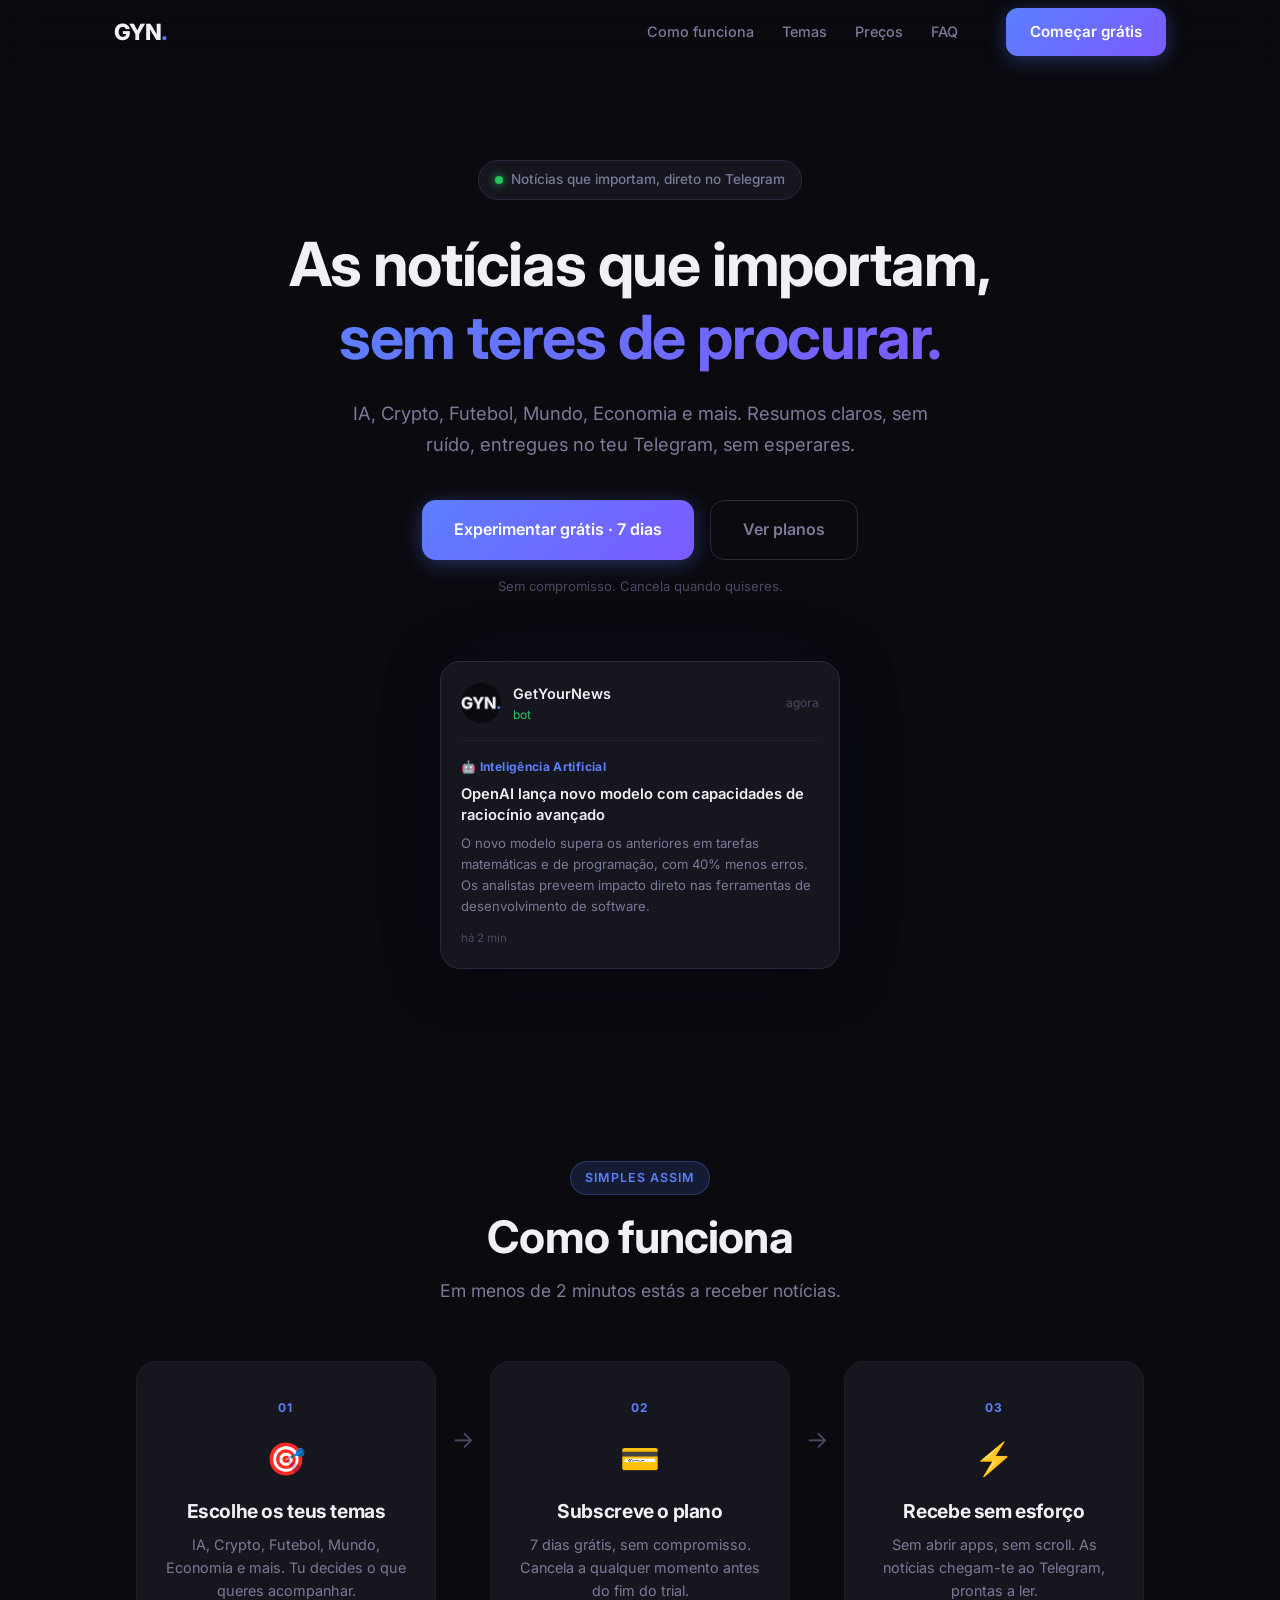
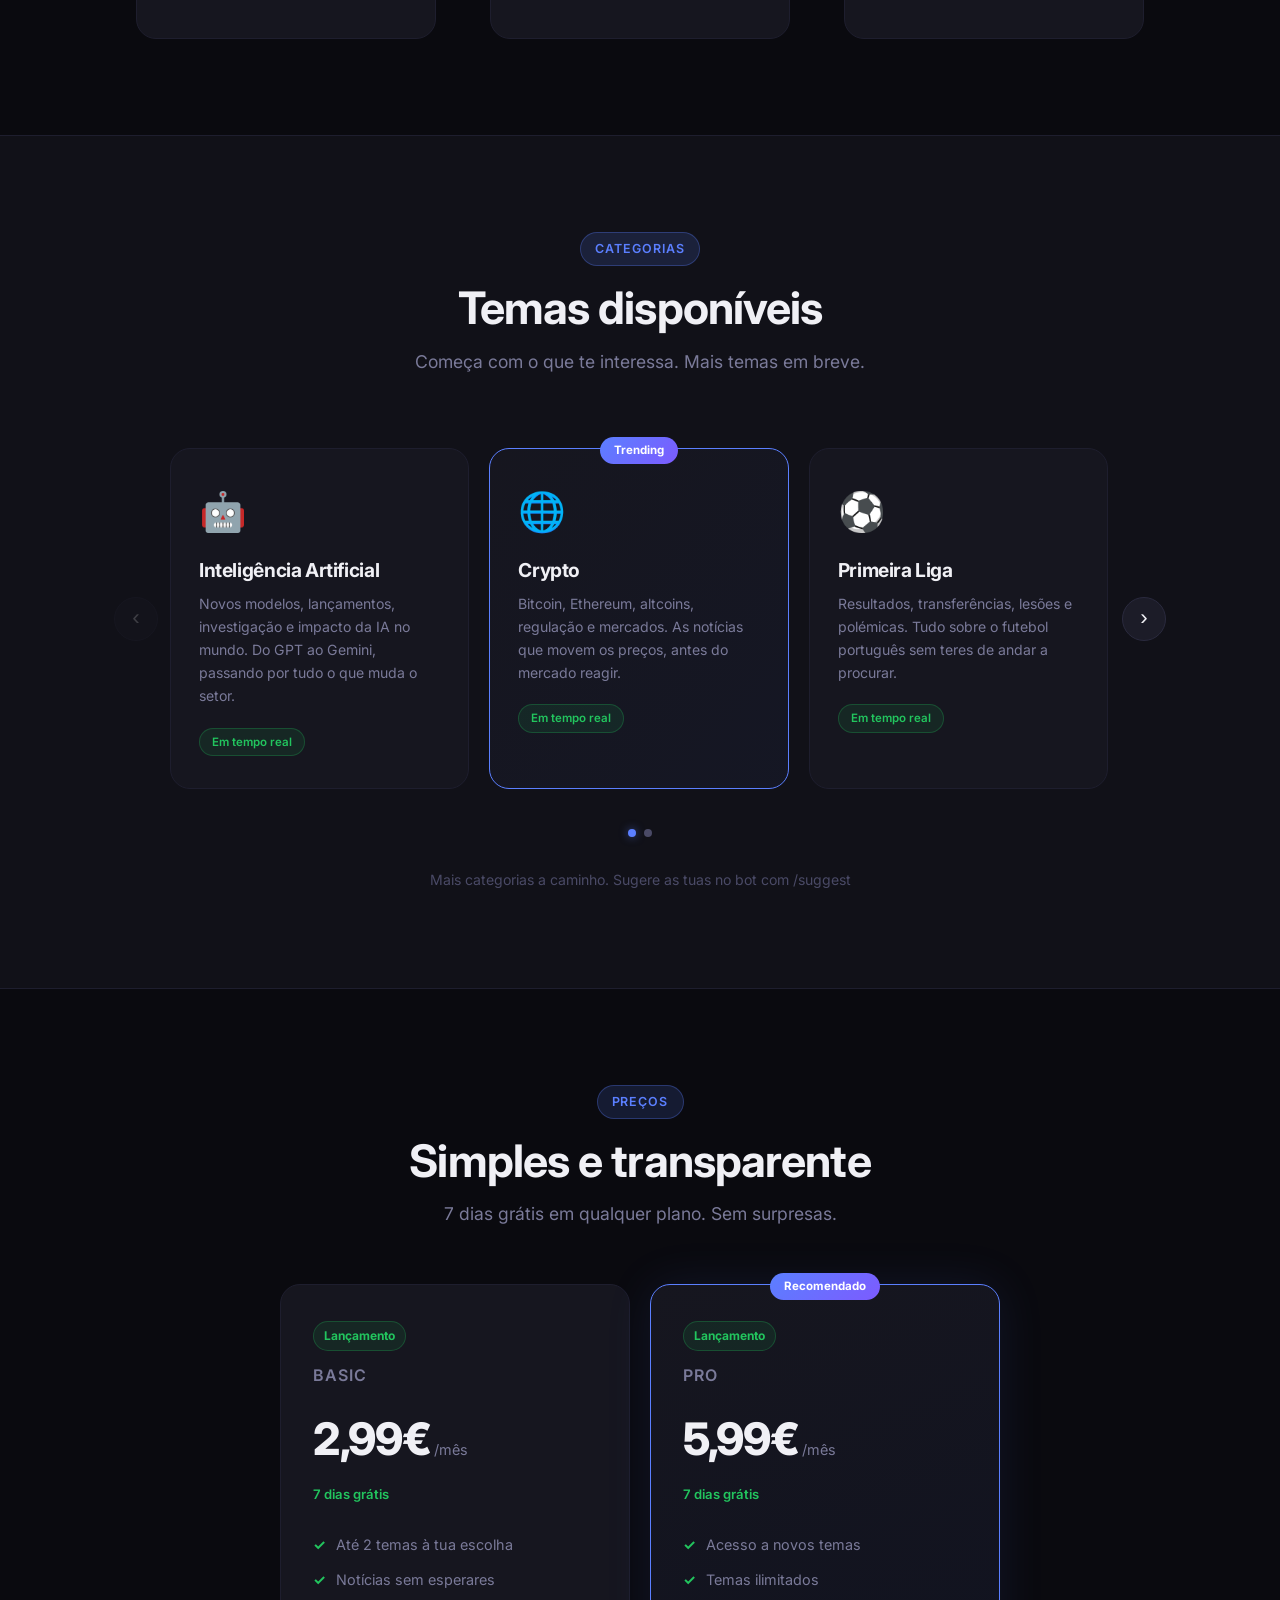
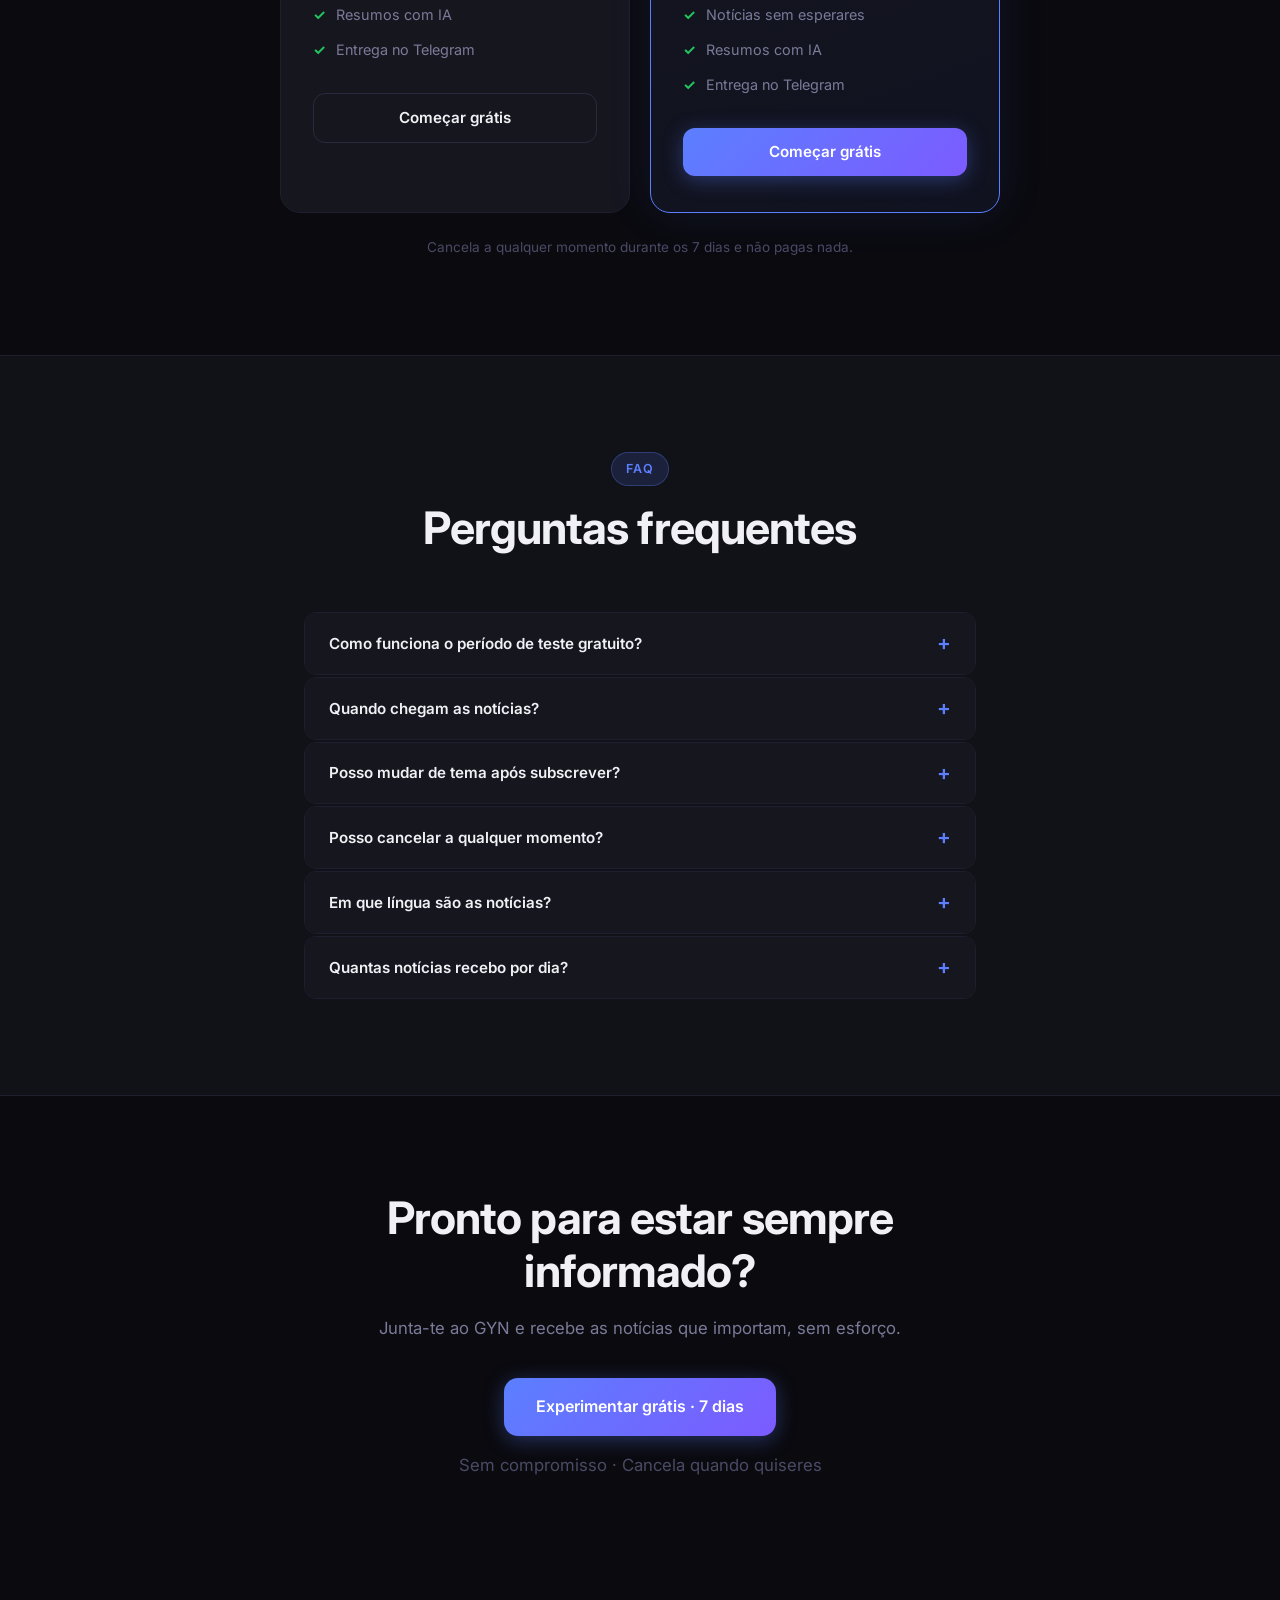
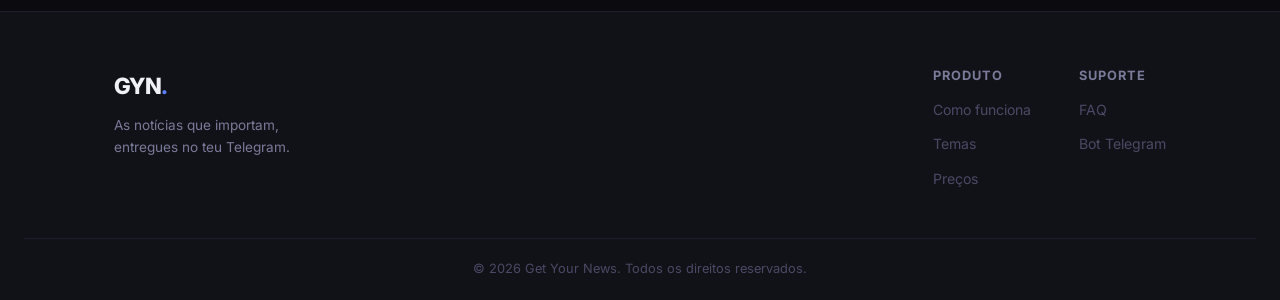
==== pt/index.html @ 28bf6aa4 "Initial commit: GYN website (static landing page) Co-Authored-By: Claude Opus 4.6 <noreply@anthropic" ====
<!DOCTYPE html>
<html lang="pt-PT">
<head>
  <meta charset="UTF-8" />
  <meta name="viewport" content="width=device-width, initial-scale=1.0" />
  <meta name="description" content="Recebe as melhores notícias de IA, Crypto, Futebol, Mundo e Economia diretamente no Telegram, assim que detetamos. Resumos inteligentes, sem ruído." />
  <title>Get Your News · Notícias que importam, direto no Telegram</title>
  <link rel="preconnect" href="https://fonts.googleapis.com" />
  <link rel="preconnect" href="https://fonts.gstatic.com" crossorigin />
  <link href="https://fonts.googleapis.com/css2?family=Inter:wght@400;500;600;700;800&display=swap" rel="stylesheet" />
  <link rel="stylesheet" href="../style.css" />
  <link rel="icon" type="image/x-icon" href="../logo-circle.png">
</head>
<body>

  <!-- NAV -->
  <nav id="navbar">
    <div class="nav-inner">
      <a href="#" class="logo">GYN<span class="logo-dot">.</span></a>
      <div class="nav-links">
        <a href="#como-funciona">Como funciona</a>
        <a href="#temas">Temas</a>
        <a href="#precos">Preços</a>
        <a href="#faq">FAQ</a>
      </div>
      <a href="https://t.me/GetYourNews_GYNBot" target="_blank" class="btn btn-primary nav-cta">Começar grátis</a>
      <button class="hamburger" id="hamburger" aria-label="Menu">
        <span></span><span></span><span></span>
      </button>
    </div>
    <div class="mobile-menu" id="mobileMenu">
      <a href="#como-funciona" class="mobile-link">Como funciona</a>
      <a href="#temas" class="mobile-link">Temas</a>
      <a href="#precos" class="mobile-link">Preços</a>
      <a href="#faq" class="mobile-link">FAQ</a>
      <a href="https://t.me/GetYourNews_GYNBot" target="_blank" class="btn btn-primary">Começar grátis</a>
    </div>
  </nav>

  <!-- HERO -->
  <section class="hero">
    <div class="hero-badge">
      <span class="badge-dot"></span>
      Notícias que importam, direto no Telegram
    </div>
    <h1 class="hero-title">
      As notícias que importam,<br />
      <span class="gradient-text">sem teres de procurar.</span>
    </h1>
    <p class="hero-subtitle">
      IA, Crypto, Futebol, Mundo, Economia e mais. Resumos claros, sem ruído,
      entregues no teu Telegram, sem esperares.
    </p>
    <div class="hero-ctas">
      <a href="https://t.me/GetYourNews_GYNBot" target="_blank" class="btn btn-primary btn-lg">
        Experimentar grátis · 7 dias
      </a>
      <a href="#precos" class="btn btn-ghost btn-lg">Ver planos</a>
    </div>
    <p class="hero-note">Sem compromisso. Cancela quando quiseres.</p>

    <div class="hero-preview">
      <div class="tg-card">
        <div class="tg-header">
          <!-- <div class="tg-avatar">GYN</div> -->
		  <img src="../logo-circle.png" alt="GYN"  style="width: 40px; height: 40px; border-radius: 50%; object-fit: cover;">
          <div>
            <div class="tg-name">GetYourNews</div>
            <div class="tg-status">bot</div>
          </div>
          <div class="tg-time">agora</div>
        </div>
        <div class="tg-message">
          <div class="tg-tag">🤖 Inteligência Artificial</div>
          <div class="tg-msg-title">OpenAI lança novo modelo com capacidades de raciocínio avançado</div>
          <div class="tg-msg-body">O novo modelo supera os anteriores em tarefas matemáticas e de programação, com 40% menos erros. Os analistas preveem impacto direto nas ferramentas de desenvolvimento de software.</div>
          <div class="tg-msg-footer">há 2 min</div>
        </div>
      </div>
    </div>
  </section>

  <!-- COMO FUNCIONA -->
  <section class="section" id="como-funciona">
    <div class="container">
      <div class="section-header">
        <span class="section-tag">Simples assim</span>
        <h2>Como funciona</h2>
        <p>Em menos de 2 minutos estás a receber notícias.</p>
      </div>
      <div class="steps">
        <div class="step">
          <div class="step-number">01</div>
          <div class="step-icon">🎯</div>
          <h3>Escolhe os teus temas</h3>
          <p>IA, Crypto, Futebol, Mundo, Economia e mais. Tu decides o que queres acompanhar.</p>
        </div>
        <div class="step-arrow">→</div>
        <div class="step">
          <div class="step-number">02</div>
          <div class="step-icon">💳</div>
          <h3>Subscreve o plano</h3>
          <p>7 dias grátis, sem compromisso. Cancela a qualquer momento antes do fim do trial.</p>
        </div>
        <div class="step-arrow">→</div>
        <div class="step">
          <div class="step-number">03</div>
          <div class="step-icon">⚡</div>
          <h3>Recebe sem esforço</h3>
          <p>Sem abrir apps, sem scroll. As notícias chegam-te ao Telegram, prontas a ler.</p>
        </div>
      </div>
    </div>
  </section>

  <!-- TEMAS -->
  <section class="section section-dark" id="temas">
    <div class="container">
      <div class="section-header">
        <span class="section-tag">Categorias</span>
        <h2>Temas disponíveis</h2>
        <p>Começa com o que te interessa. Mais temas em breve.</p>
      </div>
      <div class="topics-carousel" id="topicsCarousel">
        <button class="carousel-arrow carousel-arrow-left" id="carouselPrev" aria-label="Anterior">‹</button>
        <div class="carousel-viewport">
          <div class="topics-track" id="topicsTrack">
            <div class="topic-card">
              <div class="topic-icon">🤖</div>
              <h3>Inteligência Artificial</h3>
              <p>Novos modelos, lançamentos, investigação e impacto da IA no mundo. Do GPT ao Gemini, passando por tudo o que muda o setor.</p>
              <div class="topic-badge">Em tempo real</div>
            </div>
            <div class="topic-card topic-card-featured">
              <div class="topic-featured-label">Trending</div>
              <div class="topic-icon">🌐</div>
              <h3>Crypto</h3>
              <p>Bitcoin, Ethereum, altcoins, regulação e mercados. As notícias que movem os preços, antes do mercado reagir.</p>
              <div class="topic-badge">Em tempo real</div>
            </div>
            <div class="topic-card">
              <div class="topic-icon">⚽</div>
              <h3>Primeira Liga</h3>
              <p>Resultados, transferências, lesões e polémicas. Tudo sobre o futebol português sem teres de andar a procurar.</p>
              <div class="topic-badge">Em tempo real</div>
            </div>
            <div class="topic-card">
              <div class="topic-icon">🌍</div>
              <h3>Mundo</h3>
              <p>Guerras, eleições, diplomacia e crises globais. O que acontece no mundo, resumido e sem ruído, para saberes o que importa.</p>
              <div class="topic-badge">Em tempo real</div>
            </div>
            <div class="topic-card">
              <div class="topic-icon">📈</div>
              <h3>Economia</h3>
              <p>Taxas de juro, inflação, mercados e decisões do BCE. O que afeta o teu bolso, explicado de forma clara e direta.</p>
              <div class="topic-badge">Em tempo real</div>
            </div>
            <div class="topic-card">
              <div class="topic-icon">⚽</div>
              <h3>Futebol Internacional</h3>
              <p>Champions League, Premier League, La Liga e transferências. O melhor do futebol mundial, sem sair do Telegram.</p>
              <div class="topic-badge">Em tempo real</div>
            </div>
          </div>
        </div>
        <button class="carousel-arrow carousel-arrow-right" id="carouselNext" aria-label="Próximo">›</button>
      </div>
      <div class="carousel-dots" id="carouselDots"></div>
      <p class="topics-note">Mais categorias a caminho. Sugere as tuas no bot com /suggest</p>
    </div>
  </section>

  <!-- PREÇOS -->
  <section class="section" id="precos">
    <div class="container">
      <div class="section-header">
        <span class="section-tag">Preços</span>
        <h2>Simples e transparente</h2>
        <p>7 dias grátis em qualquer plano. Sem surpresas.</p>
      </div>
      <div class="pricing-grid">
        <div class="pricing-card">
          <div class="pricing-discount-badge">Lançamento</div>
          <div class="pricing-name">Basic</div>
          <div class="pricing-price">
            <span class="pricing-amount">2,99€</span>
            <span class="pricing-period">/mês</span>
          </div>
          <div class="pricing-trial">7 dias grátis</div>
          <ul class="pricing-features">
            <li><span class="check">✓</span> Até 2 temas à tua escolha</li>
            <li><span class="check">✓</span> Notícias sem esperares</li>
            <li><span class="check">✓</span> Resumos com IA</li>
            <li><span class="check">✓</span> Entrega no Telegram</li>
          </ul>
          <a href="https://t.me/GetYourNews_GYNBot" target="_blank" class="btn btn-outline btn-full">Começar grátis</a>
        </div>
        <div class="pricing-card pricing-card-featured">
          <div class="pricing-featured-label">Recomendado</div>
          <div class="pricing-discount-badge">Lançamento</div>
          <div class="pricing-name">Pro</div>
          <div class="pricing-price">
            <span class="pricing-amount">5,99€</span>
            <span class="pricing-period">/mês</span>
          </div>
          <div class="pricing-trial">7 dias grátis</div>
          <ul class="pricing-features">
		    <li><span class="check">✓</span> Acesso a novos temas</li>
            <li><span class="check">✓</span> Temas ilimitados</li>
            <li><span class="check">✓</span> Notícias sem esperares</li>
            <li><span class="check">✓</span> Resumos com IA</li>
            <li><span class="check">✓</span> Entrega no Telegram</li>
          </ul>
          <a href="https://t.me/GetYourNews_GYNBot" target="_blank" class="btn btn-primary btn-full">Começar grátis</a>
        </div>
      </div>
      <p class="pricing-note">Cancela a qualquer momento durante os 7 dias e não pagas nada.</p>
    </div>
  </section>

  <!-- FAQ -->
  <section class="section section-dark" id="faq">
    <div class="container container-sm">
      <div class="section-header">
        <span class="section-tag">FAQ</span>
        <h2>Perguntas frequentes</h2>
      </div>
      <div class="faq-list">
        <div class="faq-item">
          <button class="faq-question">
            Como funciona o período de teste gratuito?
            <span class="faq-icon">+</span>
          </button>
          <div class="faq-answer">
            <p>Ao subscrever qualquer plano tens 7 dias completamente grátis. Precisamos do teu cartão para ativar o trial, mas <strong>não cobramos nada</strong> durante esse período. Se cancelares antes do fim dos 7 dias, não pagas absolutamente nada.</p>
          </div>
        </div>
        <div class="faq-item">
          <button class="faq-question">
            Quando chegam as notícias?
            <span class="faq-icon">+</span>
          </button>
          <div class="faq-answer">
            <p>Assim que detetamos uma notícia relevante nas nossas fontes, o agente resume e envia direto para o teu Telegram, sem esperares.</p>
          </div>
        </div>
        <div class="faq-item">
          <button class="faq-question">
            Posso mudar de tema após subscrever?
            <span class="faq-icon">+</span>
          </button>
          <div class="faq-answer">
            <p>Sim. No bot do Telegram podes gerir os teus temas a qualquer momento com o comando <code>/topics</code>. No plano Basic podes trocar de tema; no plano Pro podes adicionar quantos quiseres.</p>
          </div>
        </div>
        <div class="faq-item">
          <button class="faq-question">
            Posso cancelar a qualquer momento?
            <span class="faq-icon">+</span>
          </button>
          <div class="faq-answer">
            <p>Sim, sempre. Basta usar o comando <code>/cancel</code> no bot. Se cancelares durante o trial, não pagas nada. Se cancelares depois, o acesso mantém-se até ao fim do período já pago.</p>
          </div>
        </div>
        <div class="faq-item">
          <button class="faq-question">
            Em que língua são as notícias?
            <span class="faq-icon">+</span>
          </button>
          <div class="faq-answer">
            <p>As notícias são enviadas em <strong>português de Portugal</strong>. O nosso agente traduz e resume tudo automaticamente, mesmo quando as fontes originais estão em inglês.</p>
          </div>
        </div>
        <div class="faq-item">
          <button class="faq-question">
            Quantas notícias recebo por dia?
            <span class="faq-icon">+</span>
          </button>
          <div class="faq-answer">
            <p>Depende do tema e do dia. O nosso agente filtra as notícias por relevância e só enviamos o que realmente importa. Não tens caixas de entrada a abarrotar, tens informação com qualidade.</p>
          </div>
        </div>
      </div>
    </div>
  </section>

  <!-- CTA FINAL -->
  <section class="section cta-section">
    <div class="container container-sm cta-inner">
      <h2>Pronto para estar sempre informado?</h2>
      <p>Junta-te ao GYN e recebe as notícias que importam, sem esforço.</p>
      <a href="https://t.me/GetYourNews_GYNBot" target="_blank" class="btn btn-primary btn-lg">
        Experimentar grátis · 7 dias
      </a>
      <p class="cta-note">Sem compromisso · Cancela quando quiseres</p>
    </div>
  </section>

  <!-- FOOTER -->
  <footer class="footer">
    <div class="container footer-inner">
      <div class="footer-brand">
        <a href="#" class="logo">GYN<span class="logo-dot">.</span></a>
        <p>As notícias que importam,<br />entregues no teu Telegram.</p>
      </div>
      <div class="footer-links">
        <div class="footer-col">
          <h4>Produto</h4>
          <a href="#como-funciona">Como funciona</a>
          <a href="#temas">Temas</a>
          <a href="#precos">Preços</a>
        </div>
        <div class="footer-col">
          <h4>Suporte</h4>
          <a href="#faq">FAQ</a>
          <a href="https://t.me/GetYourNews_GYNBot" target="_blank">Bot Telegram</a>
        </div>
      </div>
    </div>
    <div class="footer-bottom">
      <span>© <span id="ano-atual"></span> Get Your News. Todos os direitos reservados.</span>
    </div>
  </footer>

  <script src="../script.js"></script>
</body>
</html>
---- style.css ----
/* =============================================
   GET YOUR NEWS — STYLESHEET
   Dark mode, modern, clean
   ============================================= */

*, *::before, *::after {
  box-sizing: border-box;
  margin: 0;
  padding: 0;
}

:root {
  --bg:         #0a0a0f;
  --bg-surface: #111118;
  --bg-card:    #16161f;
  --bg-card-2:  #1c1c28;
  --border:     #1e1e2e;
  --border-2:   #2a2a3e;
  --accent:     #5b7fff;
  --accent-2:   #7c5bff;
  --accent-glow:rgba(91, 127, 255, 0.15);
  --text:       #f0f0f5;
  --text-muted: #7a7a99;
  --text-dim:   #4a4a66;
  --green:      #22c55e;
  --red:        #ef4444;
  --radius:     12px;
  --radius-lg:  20px;
  --transition: 0.2s ease;
  --shadow:     0 4px 24px rgba(0,0,0,0.4);
  --shadow-lg:  0 8px 48px rgba(0,0,0,0.6);
}

html {
  scroll-behavior: smooth;
}

body {
  background-color: var(--bg);
  color: var(--text);
  font-family: 'Inter', sans-serif;
  font-size: 16px;
  line-height: 1.6;
  -webkit-font-smoothing: antialiased;
}

/* =============================================
   TYPOGRAPHY
   ============================================= */

h1, h2, h3, h4 {
  font-weight: 700;
  line-height: 1.2;
  letter-spacing: -0.02em;
}

h1 { font-size: clamp(2.2rem, 5vw, 3.8rem); }
h2 { font-size: clamp(1.8rem, 3.5vw, 2.8rem); }
h3 { font-size: 1.2rem; }

p { color: var(--text-muted); }

a {
  color: inherit;
  text-decoration: none;
}

code {
  background: var(--bg-card-2);
  border: 1px solid var(--border-2);
  padding: 2px 8px;
  border-radius: 6px;
  font-size: 0.85em;
  color: var(--accent);
}

/* =============================================
   LAYOUT
   ============================================= */

.container {
  max-width: 1100px;
  margin: 0 auto;
  padding: 0 24px;
}

.container-sm {
  max-width: 720px;
}

.section {
  padding: 96px 0;
}

.section-dark {
  background: var(--bg-surface);
  border-top: 1px solid var(--border);
  border-bottom: 1px solid var(--border);
}

.section-header {
  text-align: center;
  margin-bottom: 56px;
}

.section-header p {
  margin-top: 12px;
  font-size: 1.1rem;
}

.section-tag {
  display: inline-block;
  background: var(--accent-glow);
  border: 1px solid rgba(91, 127, 255, 0.3);
  color: var(--accent);
  font-size: 0.78rem;
  font-weight: 600;
  letter-spacing: 0.08em;
  text-transform: uppercase;
  padding: 6px 14px;
  border-radius: 100px;
  margin-bottom: 16px;
}

/* =============================================
   BUTTONS
   ============================================= */

.btn {
  display: inline-flex;
  align-items: center;
  justify-content: center;
  gap: 8px;
  padding: 12px 24px;
  border-radius: var(--radius);
  font-size: 0.95rem;
  font-weight: 600;
  font-family: inherit;
  border: none;
  cursor: pointer;
  transition: all var(--transition);
  white-space: nowrap;
  text-decoration: none;
}

.btn-lg {
  padding: 16px 32px;
  font-size: 1rem;
  border-radius: 14px;
}

.btn-full {
  width: 100%;
}

.btn-primary {
  background: linear-gradient(135deg, var(--accent), var(--accent-2));
  color: #fff;
  box-shadow: 0 4px 20px rgba(91, 127, 255, 0.35);
}

.btn-primary:hover {
  transform: translateY(-2px);
  box-shadow: 0 8px 28px rgba(91, 127, 255, 0.5);
}

.btn-ghost {
  background: transparent;
  color: var(--text-muted);
  border: 1px solid var(--border-2);
}

.btn-ghost:hover {
  background: var(--bg-card);
  color: var(--text);
  border-color: var(--border-2);
}

.btn-outline {
  background: transparent;
  color: var(--text);
  border: 1px solid var(--border-2);
}

.btn-outline:hover {
  background: var(--bg-card-2);
  border-color: var(--accent);
  color: var(--accent);
}

.gradient-text {
  background: linear-gradient(135deg, var(--accent), var(--accent-2));
  -webkit-background-clip: text;
  -webkit-text-fill-color: transparent;
  background-clip: text;
}

/* =============================================
   NAVBAR
   ============================================= */

#navbar {
  position: fixed;
  top: 0;
  left: 0;
  right: 0;
  z-index: 100;
  background: rgba(10, 10, 15, 0.8);
  backdrop-filter: blur(16px);
  -webkit-backdrop-filter: blur(16px);
  border-bottom: 1px solid transparent;
  transition: border-color var(--transition), background var(--transition);
}

#navbar.scrolled {
  border-bottom-color: var(--border);
  background: rgba(10, 10, 15, 0.95);
}

.nav-inner {
  max-width: 1100px;
  margin: 0 auto;
  padding: 0 24px;
  height: 64px;
  display: flex;
  align-items: center;
  gap: 32px;
}

.logo {
  font-size: 1.4rem;
  font-weight: 800;
  letter-spacing: -0.03em;
  color: var(--text);
}

.logo-dot { color: var(--accent); }

.nav-links {
  display: flex;
  gap: 28px;
  margin-left: auto;
}

.nav-links a {
  color: var(--text-muted);
  font-size: 0.9rem;
  font-weight: 500;
  transition: color var(--transition);
}

.nav-links a:hover { color: var(--text); }

.nav-cta { margin-left: 16px; }

.hamburger {
  display: none;
  flex-direction: column;
  gap: 5px;
  background: none;
  border: none;
  cursor: pointer;
  padding: 4px;
  margin-left: auto;
}

.hamburger span {
  display: block;
  width: 22px;
  height: 2px;
  background: var(--text);
  border-radius: 2px;
  transition: all var(--transition);
}

.mobile-menu {
  display: none;
  flex-direction: column;
  gap: 8px;
  padding: 16px 24px 24px;
  border-top: 1px solid var(--border);
  background: var(--bg);
}

.mobile-menu.open { display: flex; }

.mobile-link {
  color: var(--text-muted);
  font-size: 1rem;
  font-weight: 500;
  padding: 8px 0;
  transition: color var(--transition);
}

.mobile-link:hover { color: var(--text); }

/* =============================================
   HERO
   ============================================= */

.hero {
  padding: 160px 24px 96px;
  text-align: center;
  max-width: 900px;
  margin: 0 auto;
}

.hero-badge {
  display: inline-flex;
  align-items: center;
  gap: 8px;
  background: var(--bg-card);
  border: 1px solid var(--border-2);
  color: var(--text-muted);
  font-size: 0.85rem;
  font-weight: 500;
  padding: 8px 16px;
  border-radius: 100px;
  margin-bottom: 28px;
}

.badge-dot {
  width: 8px;
  height: 8px;
  background: var(--green);
  border-radius: 50%;
  box-shadow: 0 0 8px var(--green);
  animation: pulse 2s infinite;
}

@keyframes pulse {
  0%, 100% { opacity: 1; }
  50%       { opacity: 0.4; }
}

.hero-title {
  margin-bottom: 24px;
}

.hero-subtitle {
  font-size: 1.15rem;
  max-width: 600px;
  margin: 0 auto 40px;
  line-height: 1.7;
}

.hero-ctas {
  display: flex;
  gap: 16px;
  justify-content: center;
  flex-wrap: wrap;
}

.hero-note {
  margin-top: 16px;
  font-size: 0.82rem;
  color: var(--text-dim);
}

/* Telegram Preview Card */
.hero-preview {
  margin-top: 64px;
  display: flex;
  justify-content: center;
}

.tg-card {
  background: var(--bg-card);
  border: 1px solid var(--border-2);
  border-radius: var(--radius-lg);
  padding: 20px;
  max-width: 400px;
  width: 100%;
  text-align: left;
  box-shadow: var(--shadow-lg), 0 0 80px rgba(91, 127, 255, 0.08);
}

.tg-header {
  display: flex;
  align-items: center;
  gap: 12px;
  margin-bottom: 16px;
  padding-bottom: 16px;
  border-bottom: 1px solid var(--border);
}

.tg-avatar {
  width: 40px;
  height: 40px;
  background: linear-gradient(135deg, var(--accent), var(--accent-2));
  border-radius: 50%;
  display: flex;
  align-items: center;
  justify-content: center;
  font-size: 0.65rem;
  font-weight: 700;
  color: #fff;
  flex-shrink: 0;
}

.tg-name {
  font-size: 0.9rem;
  font-weight: 600;
  color: var(--text);
}

.tg-status {
  font-size: 0.75rem;
  color: var(--green);
}

.tg-time {
  margin-left: auto;
  font-size: 0.75rem;
  color: var(--text-dim);
}

.tg-tag {
  font-size: 0.75rem;
  font-weight: 700;
  color: var(--accent);
  margin-bottom: 8px;
  letter-spacing: 0.03em;
}

.tg-msg-title {
  font-size: 0.92rem;
  font-weight: 600;
  color: var(--text);
  margin-bottom: 8px;
  line-height: 1.4;
}

.tg-msg-body {
  font-size: 0.82rem;
  color: var(--text-muted);
  line-height: 1.6;
  margin-bottom: 12px;
}

.tg-msg-footer {
  font-size: 0.72rem;
  color: var(--text-dim);
}

/* =============================================
   HOW IT WORKS
   ============================================= */

.steps {
  display: flex;
  align-items: flex-start;
  gap: 16px;
  justify-content: center;
  flex-wrap: wrap;
}

.step {
  background: var(--bg-card);
  border: 1px solid var(--border);
  border-radius: var(--radius-lg);
  padding: 36px 28px;
  flex: 1;
  min-width: 220px;
  max-width: 300px;
  text-align: center;
  transition: border-color var(--transition), transform var(--transition);
}

.step:hover {
  border-color: var(--accent);
  transform: translateY(-4px);
}

.step-number {
  font-size: 0.75rem;
  font-weight: 700;
  color: var(--accent);
  letter-spacing: 0.1em;
  margin-bottom: 16px;
}

.step-icon {
  font-size: 2rem;
  margin-bottom: 16px;
}

.step h3 {
  color: var(--text);
  margin-bottom: 10px;
}

.step p {
  font-size: 0.9rem;
}

.step-arrow {
  font-size: 1.5rem;
  color: var(--text-dim);
  padding-top: 60px;
  flex-shrink: 0;
}

/* =============================================
   TOPICS
   ============================================= */

/* Carousel */
.topics-carousel {
  position: relative;
  display: flex;
  align-items: center;
  gap: 12px;
}

.carousel-viewport {
  overflow: hidden;
  flex: 1;
  padding: 16px 0;
}

.topics-track {
  display: flex;
  gap: 20px;
  transition: transform 0.5s cubic-bezier(0.4, 0, 0.2, 1);
}

.topics-track .topic-card {
  flex: 0 0 calc(33.333% - 14px);
  transition: transform 0.4s ease, opacity 0.4s ease;
}

.topic-card.peek {
  transform: scale(0.93);
  opacity: 0.35;
}

.carousel-arrow {
  flex-shrink: 0;
  width: 44px;
  height: 44px;
  border-radius: 50%;
  background: var(--bg-card-2);
  border: 1px solid var(--border-2);
  color: var(--text);
  font-size: 1.4rem;
  cursor: pointer;
  display: flex;
  align-items: center;
  justify-content: center;
  transition: all var(--transition);
  z-index: 2;
  line-height: 1;
}

.carousel-arrow:hover {
  background: var(--accent);
  border-color: var(--accent);
  box-shadow: 0 0 16px rgba(91, 127, 255, 0.3);
}

.carousel-arrow:disabled {
  opacity: 0.2;
  cursor: default;
  pointer-events: none;
}

.carousel-dots {
  display: flex;
  justify-content: center;
  gap: 8px;
  margin-top: 24px;
}

.carousel-dot {
  width: 8px;
  height: 8px;
  border-radius: 50%;
  background: var(--text-dim);
  border: none;
  padding: 0;
  cursor: pointer;
  transition: all var(--transition);
}

.carousel-dot.active {
  background: var(--accent);
  box-shadow: 0 0 8px rgba(91, 127, 255, 0.5);
}

.topic-card {
  background: var(--bg-card);
  border: 1px solid var(--border);
  border-radius: var(--radius-lg);
  padding: 32px 28px;
  position: relative;
  transition: border-color var(--transition), transform var(--transition);
}

.topic-card:hover {
  border-color: var(--border-2);
  transform: translateY(-4px);
}

.topic-card-featured {
  border-color: var(--accent);
  background: linear-gradient(135deg, var(--bg-card), rgba(91, 127, 255, 0.05));
}

.topic-card-featured:hover {
  border-color: var(--accent);
}

.topic-featured-label {
  position: absolute;
  top: -12px;
  left: 50%;
  transform: translateX(-50%);
  background: linear-gradient(135deg, var(--accent), var(--accent-2));
  color: #fff;
  font-size: 0.72rem;
  font-weight: 700;
  padding: 4px 14px;
  border-radius: 100px;
  white-space: nowrap;
}

.topic-icon {
  font-size: 2.4rem;
  margin-bottom: 16px;
}

.topic-card h3 {
  color: var(--text);
  margin-bottom: 10px;
}

.topic-card p {
  font-size: 0.88rem;
  line-height: 1.65;
  margin-bottom: 20px;
}

.topic-badge {
  display: inline-block;
  background: rgba(34, 197, 94, 0.1);
  border: 1px solid rgba(34, 197, 94, 0.25);
  color: var(--green);
  font-size: 0.72rem;
  font-weight: 600;
  padding: 4px 12px;
  border-radius: 100px;
}

.topics-note {
  text-align: center;
  margin-top: 32px;
  font-size: 0.88rem;
  color: var(--text-dim);
}

/* =============================================
   PRICING
   ============================================= */

.pricing-grid {
  display: grid;
  grid-template-columns: 1fr 1fr;
  gap: 20px;
  max-width: 720px;
  margin: 0 auto;
}

.pricing-card {
  background: var(--bg-card);
  border: 1px solid var(--border);
  border-radius: var(--radius-lg);
  padding: 36px 32px;
  position: relative;
  transition: border-color var(--transition);
}

.pricing-card-featured {
  border-color: var(--accent);
  background: linear-gradient(160deg, var(--bg-card), rgba(91, 127, 255, 0.07));
  box-shadow: 0 0 48px rgba(91, 127, 255, 0.1);
}

.pricing-featured-label {
  position: absolute;
  top: -12px;
  left: 50%;
  transform: translateX(-50%);
  background: linear-gradient(135deg, var(--accent), var(--accent-2));
  color: #fff;
  font-size: 0.72rem;
  font-weight: 700;
  padding: 4px 14px;
  border-radius: 100px;
  white-space: nowrap;
}

.pricing-name {
  font-size: 1rem;
  font-weight: 600;
  color: var(--text-muted);
  margin-bottom: 16px;
  text-transform: uppercase;
  letter-spacing: 0.06em;
}

.pricing-price {
  display: flex;
  align-items: baseline;
  gap: 4px;
  margin-bottom: 8px;
}

.pricing-old {
  font-size: 1.2rem;
  font-weight: 600;
  color: var(--text-dim);
  text-decoration: line-through;
  align-self: center;
  margin-right: 4px;
}

.pricing-discount-badge {
  display: inline-block;
  background: rgba(34, 197, 94, 0.1);
  border: 1px solid rgba(34, 197, 94, 0.25);
  color: var(--green);
  font-size: 0.75rem;
  font-weight: 700;
  padding: 4px 10px;
  border-radius: 100px;
  margin-bottom: 12px;
}

.pricing-amount {
  font-size: 2.8rem;
  font-weight: 800;
  color: var(--text);
  letter-spacing: -0.03em;
}

.pricing-period {
  color: var(--text-muted);
  font-size: 0.9rem;
}

.pricing-trial {
  font-size: 0.82rem;
  color: var(--green);
  font-weight: 600;
  margin-bottom: 28px;
}

.pricing-features {
  list-style: none;
  margin-bottom: 32px;
  display: flex;
  flex-direction: column;
  gap: 12px;
}

.pricing-features li {
  display: flex;
  align-items: center;
  gap: 10px;
  font-size: 0.9rem;
  color: var(--text-muted);
}

.check { color: var(--green); font-weight: 700; }
.cross { color: var(--text-dim); font-weight: 700; }

.pricing-note {
  text-align: center;
  margin-top: 24px;
  font-size: 0.85rem;
  color: var(--text-dim);
}

/* =============================================
   FAQ
   ============================================= */

.faq-list {
  display: flex;
  flex-direction: column;
  gap: 2px;
}

.faq-item {
  border: 1px solid var(--border);
  border-radius: var(--radius);
  overflow: hidden;
  transition: border-color var(--transition);
}

.faq-item.open {
  border-color: var(--accent);
}

.faq-question {
  width: 100%;
  display: flex;
  align-items: center;
  justify-content: space-between;
  gap: 16px;
  padding: 20px 24px;
  background: var(--bg-card);
  color: var(--text);
  font-size: 0.95rem;
  font-weight: 600;
  font-family: inherit;
  border: none;
  cursor: pointer;
  text-align: left;
  transition: background var(--transition);
}

.faq-question:hover { background: var(--bg-card-2); }

.faq-icon {
  font-size: 1.3rem;
  color: var(--accent);
  flex-shrink: 0;
  transition: transform var(--transition);
  line-height: 1;
}

.faq-item.open .faq-icon {
  transform: rotate(45deg);
}

.faq-answer {
  max-height: 0;
  overflow: hidden;
  transition: max-height 0.3s ease;
}

.faq-answer p {
  padding: 0 24px 20px;
  font-size: 0.9rem;
  line-height: 1.7;
  background: var(--bg-card);
}

.faq-item.open .faq-answer {
  max-height: 300px;
}

/* =============================================
   CTA SECTION
   ============================================= */

.cta-section {
  text-align: center;
  background: var(--bg);
}

.cta-inner {
  margin: 0 auto;
}

.cta-inner h2 {
  margin-bottom: 16px;
}

.cta-inner p {
  margin-bottom: 36px;
  font-size: 1.05rem;
}

.cta-note {
  margin-top: 16px;
  font-size: 0.8rem;
  color: var(--text-dim);
}

/* =============================================
   FOOTER
   ============================================= */

.footer {
  background: var(--bg-surface);
  border-top: 1px solid var(--border);
  padding: 56px 24px 0;
}

.footer-inner {
  display: flex;
  justify-content: space-between;
  gap: 48px;
  padding-bottom: 48px;
  flex-wrap: wrap;
}

.footer-brand p {
  margin-top: 12px;
  font-size: 0.85rem;
  line-height: 1.6;
  max-width: 220px;
}

.footer-links {
  display: flex;
  gap: 48px;
}

.footer-col {
  display: flex;
  flex-direction: column;
  gap: 12px;
}

.footer-col h4 {
  font-size: 0.8rem;
  font-weight: 700;
  text-transform: uppercase;
  letter-spacing: 0.08em;
  color: var(--text-muted);
  margin-bottom: 4px;
}

.footer-col a {
  color: var(--text-dim);
  font-size: 0.88rem;
  transition: color var(--transition);
}

.footer-col a:hover { color: var(--text); }

.footer-bottom {
  border-top: 1px solid var(--border);
  padding: 20px 0;
  text-align: center;
  font-size: 0.8rem;
  color: var(--text-dim);
}

/* =============================================
   RESPONSIVE
   ============================================= */

@media (max-width: 768px) {
  .nav-links,
  .nav-cta { display: none; }

  .hamburger { display: flex; }

  .steps {
    flex-direction: column;
    align-items: center;
  }

  .step { max-width: 100%; }

  .step-arrow {
    transform: rotate(90deg);
    padding-top: 0;
  }

  .topics-track .topic-card {
    flex: 0 0 calc(100% - 14px);
  }

  .carousel-arrow {
    width: 36px;
    height: 36px;
    font-size: 1.2rem;
  }

  .pricing-grid {
    grid-template-columns: 1fr;
  }

  .hero-ctas {
    flex-direction: column;
    align-items: center;
  }

  .hero { padding: 120px 24px 72px; }

  .footer-inner {
    flex-direction: column;
    gap: 32px;
  }

  .footer-links { gap: 32px; }
}

@media (max-width: 480px) {
  .section { padding: 64px 0; }
  .section-header { margin-bottom: 40px; }
}
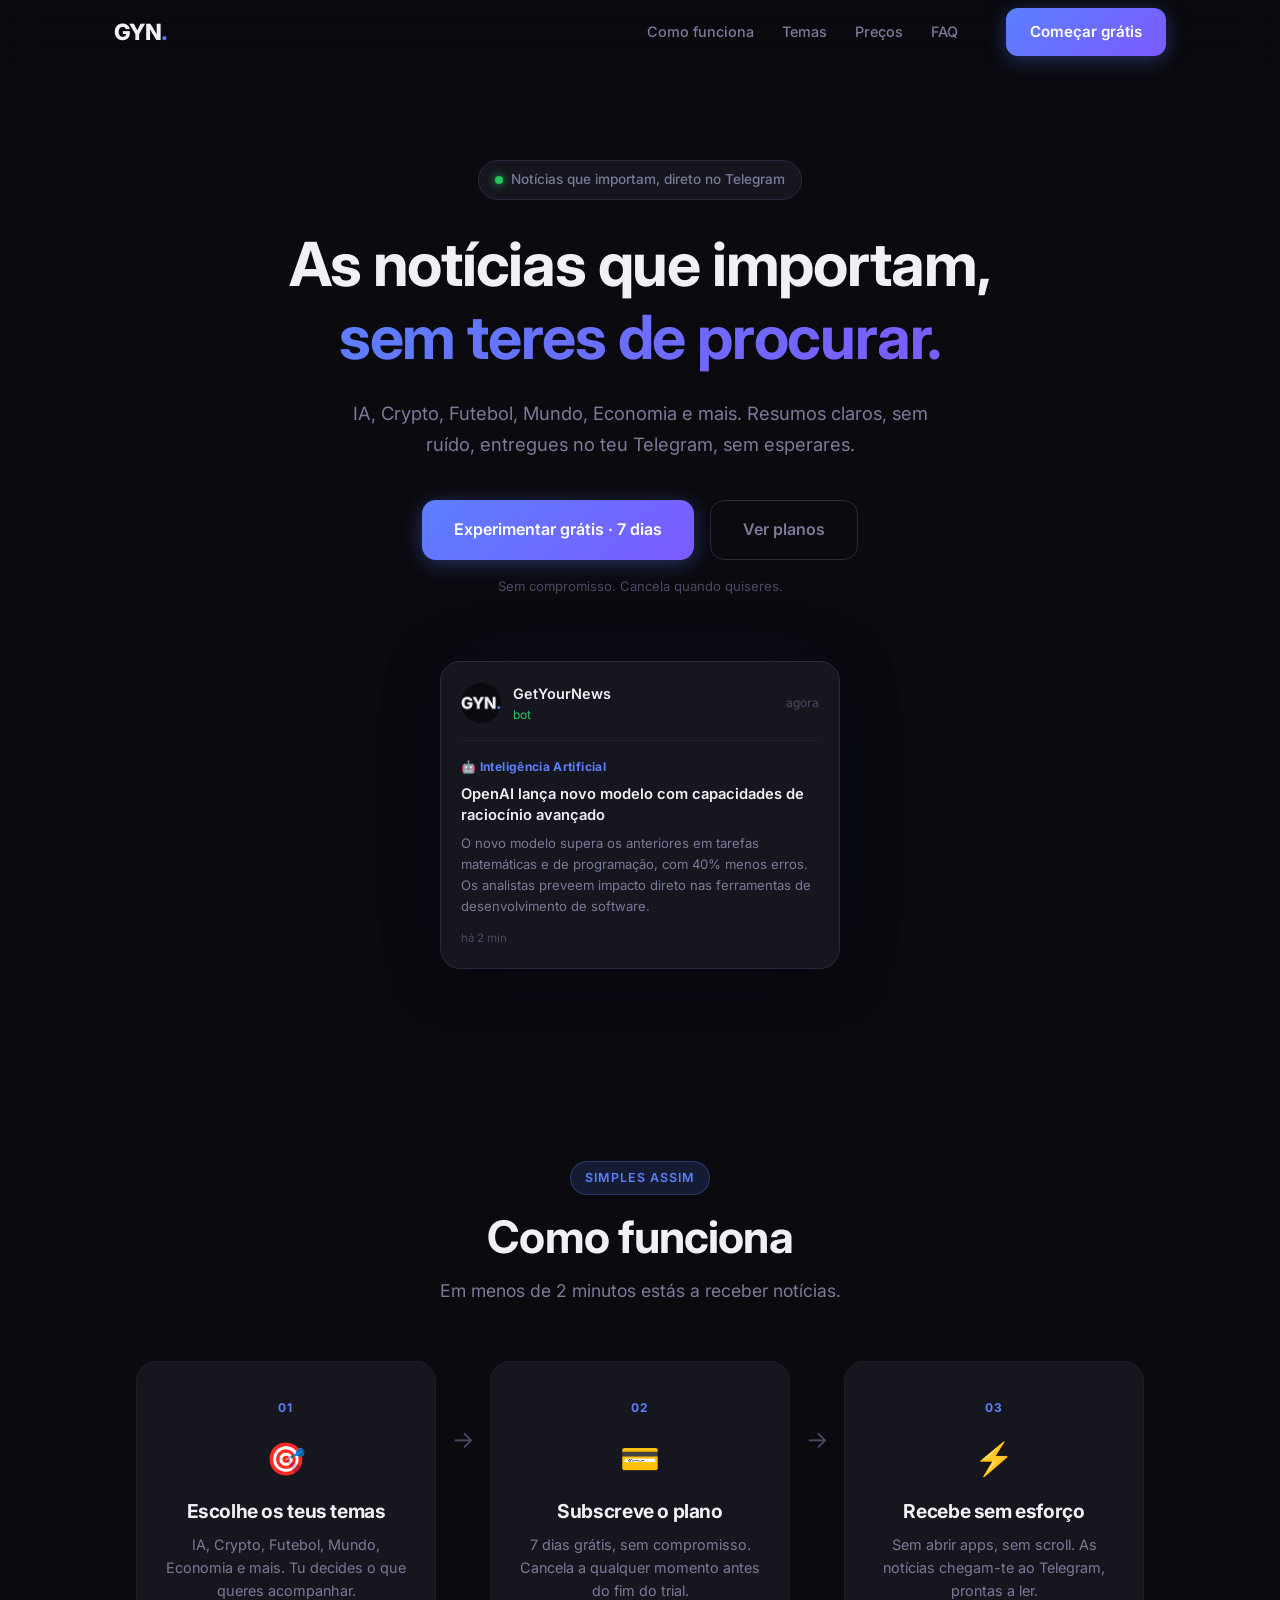
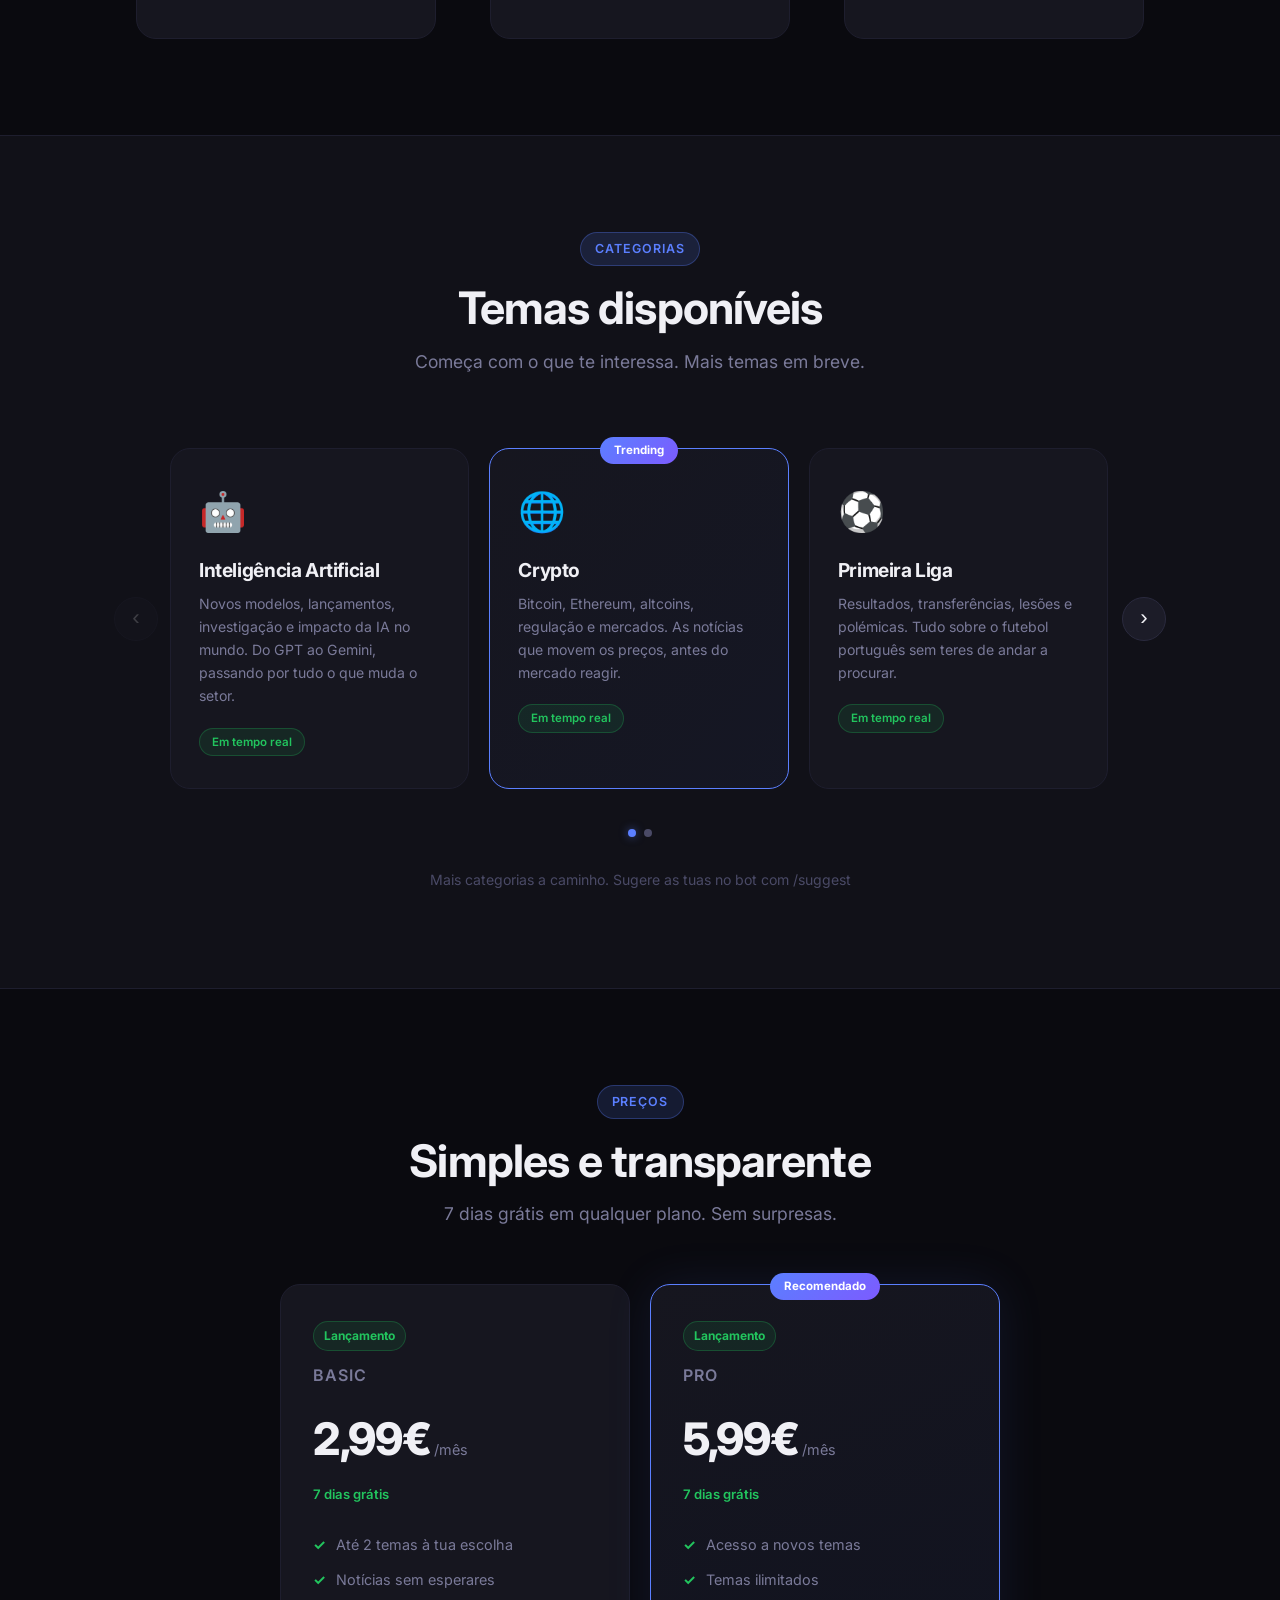
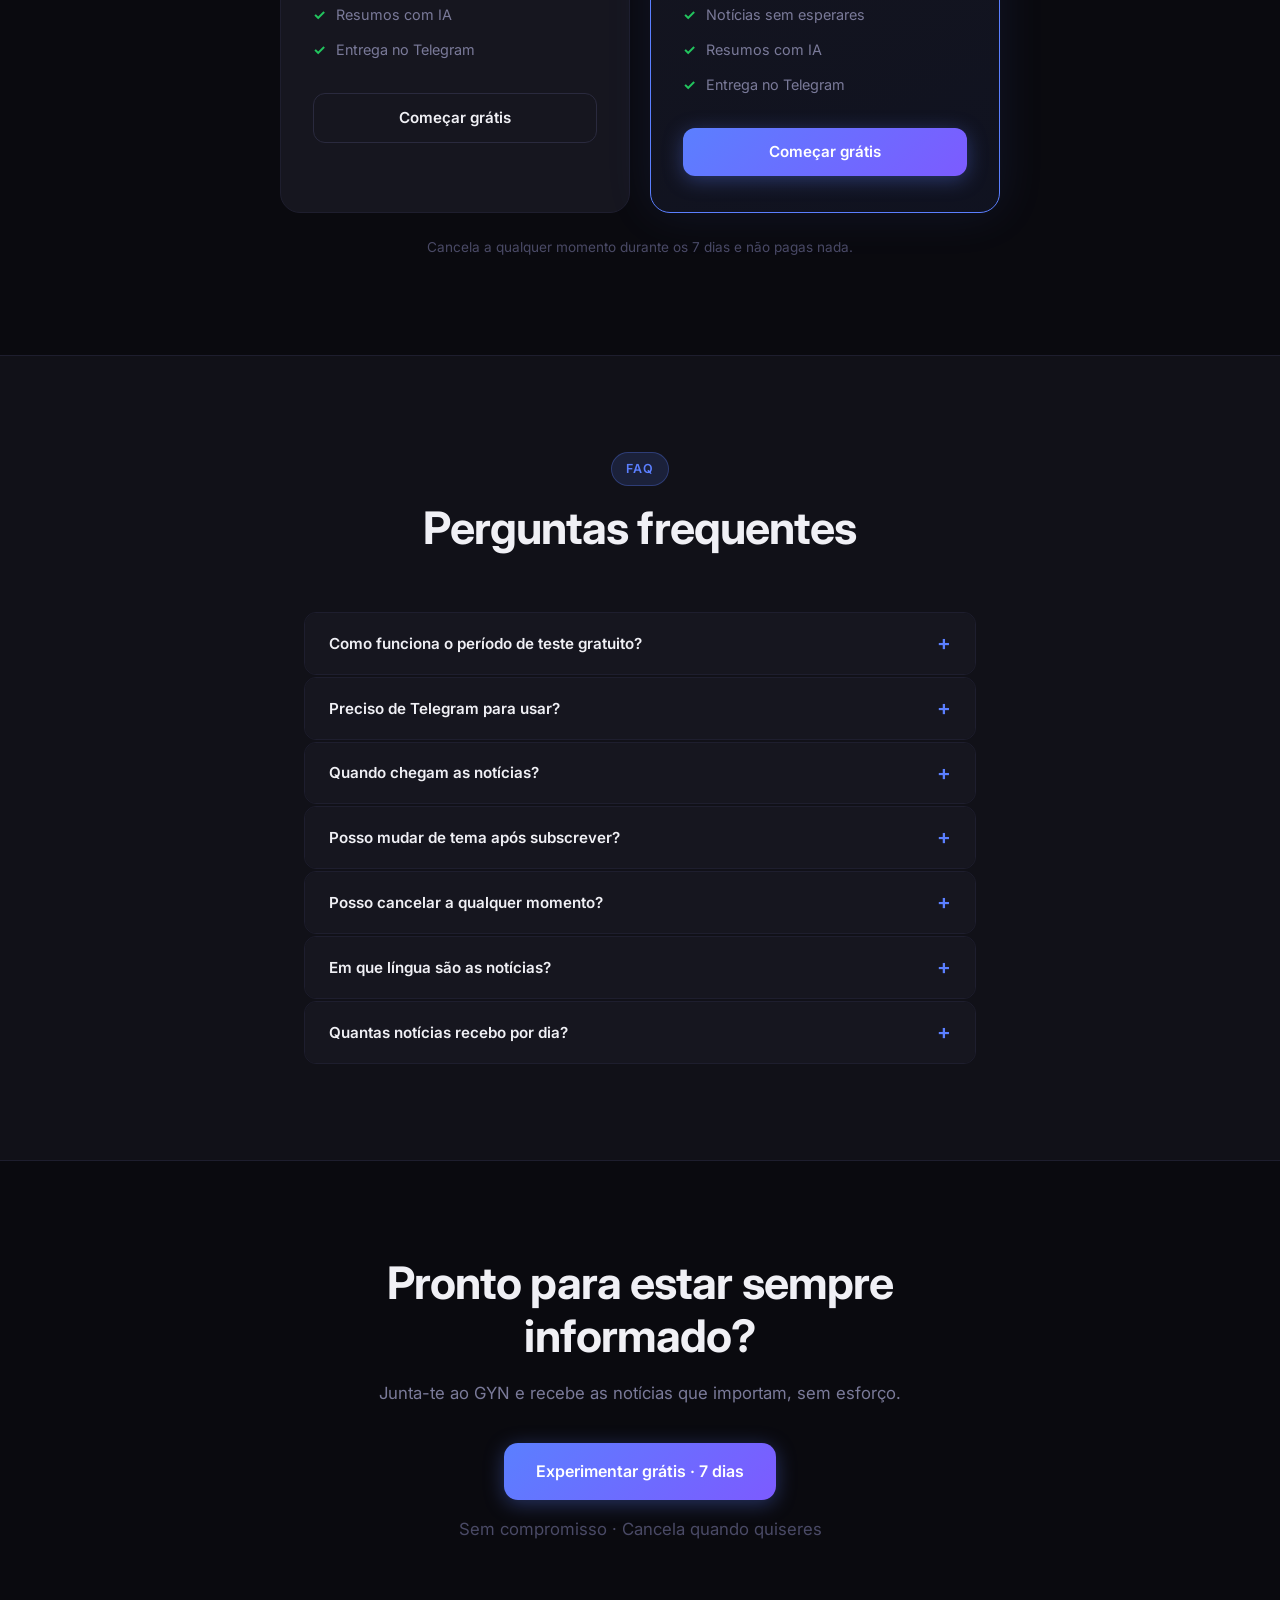
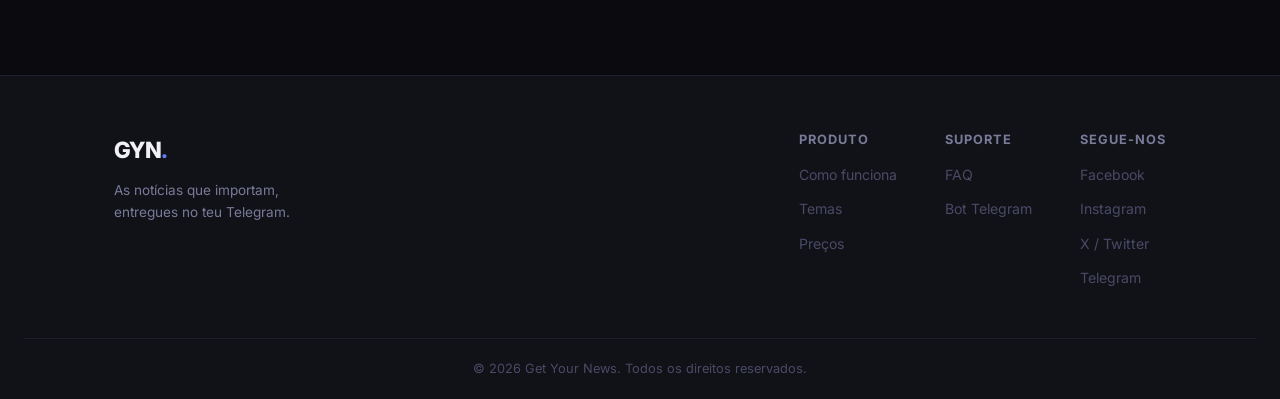
==== commit c54b94bd: "Add Telegram FAQ and social links footer column Co-Authored-By: Claude Opus 4.6 <noreply@anthropic.c" ====
--- a/pt/index.html
+++ b/pt/index.html
@@ -238,6 +238,15 @@
         </div>
         <div class="faq-item">
           <button class="faq-question">
+            Preciso de Telegram para usar?
+            <span class="faq-icon">+</span>
+          </button>
+          <div class="faq-answer">
+            <p>Sim, o GYN funciona inteiramente no Telegram. É grátis e instala-se em segundos: <a href="https://apps.apple.com/app/telegram-messenger/id686449807" target="_blank">iOS</a>, <a href="https://play.google.com/store/apps/details?id=org.telegram.messenger" target="_blank">Android</a> ou <a href="https://telegram.org/apps" target="_blank">Desktop/Web</a>. Depois é só abrir o <a href="https://t.me/GetYourNews_GYNBot" target="_blank">nosso bot</a> e começar.</p>
+          </div>
+        </div>
+        <div class="faq-item">
+          <button class="faq-question">
             Quando chegam as notícias?
             <span class="faq-icon">+</span>
           </button>
@@ -316,6 +325,13 @@
           <a href="#faq">FAQ</a>
           <a href="https://t.me/GetYourNews_GYNBot" target="_blank">Bot Telegram</a>
         </div>
+        <div class="footer-col">
+          <h4>Segue-nos</h4>
+          <a href="https://facebook.com/GetYourNewsPT" target="_blank">Facebook</a>
+          <a href="https://instagram.com/getyournewspt" target="_blank">Instagram</a>
+          <a href="https://x.com/getyournewspt" target="_blank">X / Twitter</a>
+          <a href="https://t.me/GetYourNews_GYNBot" target="_blank">Telegram</a>
+        </div>
       </div>
     </div>
     <div class="footer-bottom">
--- a/style.css
+++ b/style.css
@@ -848,8 +848,19 @@
   background: var(--bg-card);
 }
 
+.faq-answer a {
+  color: var(--accent);
+  text-decoration: underline;
+  text-underline-offset: 2px;
+  transition: opacity var(--transition);
+}
+
+.faq-answer a:hover {
+  opacity: 0.8;
+}
+
 .faq-item.open .faq-answer {
-  max-height: 300px;
+  max-height: 500px;
 }
 
 /* =============================================
@@ -907,6 +918,7 @@
 
 .footer-links {
   display: flex;
+  flex-wrap: wrap;
   gap: 48px;
 }
 
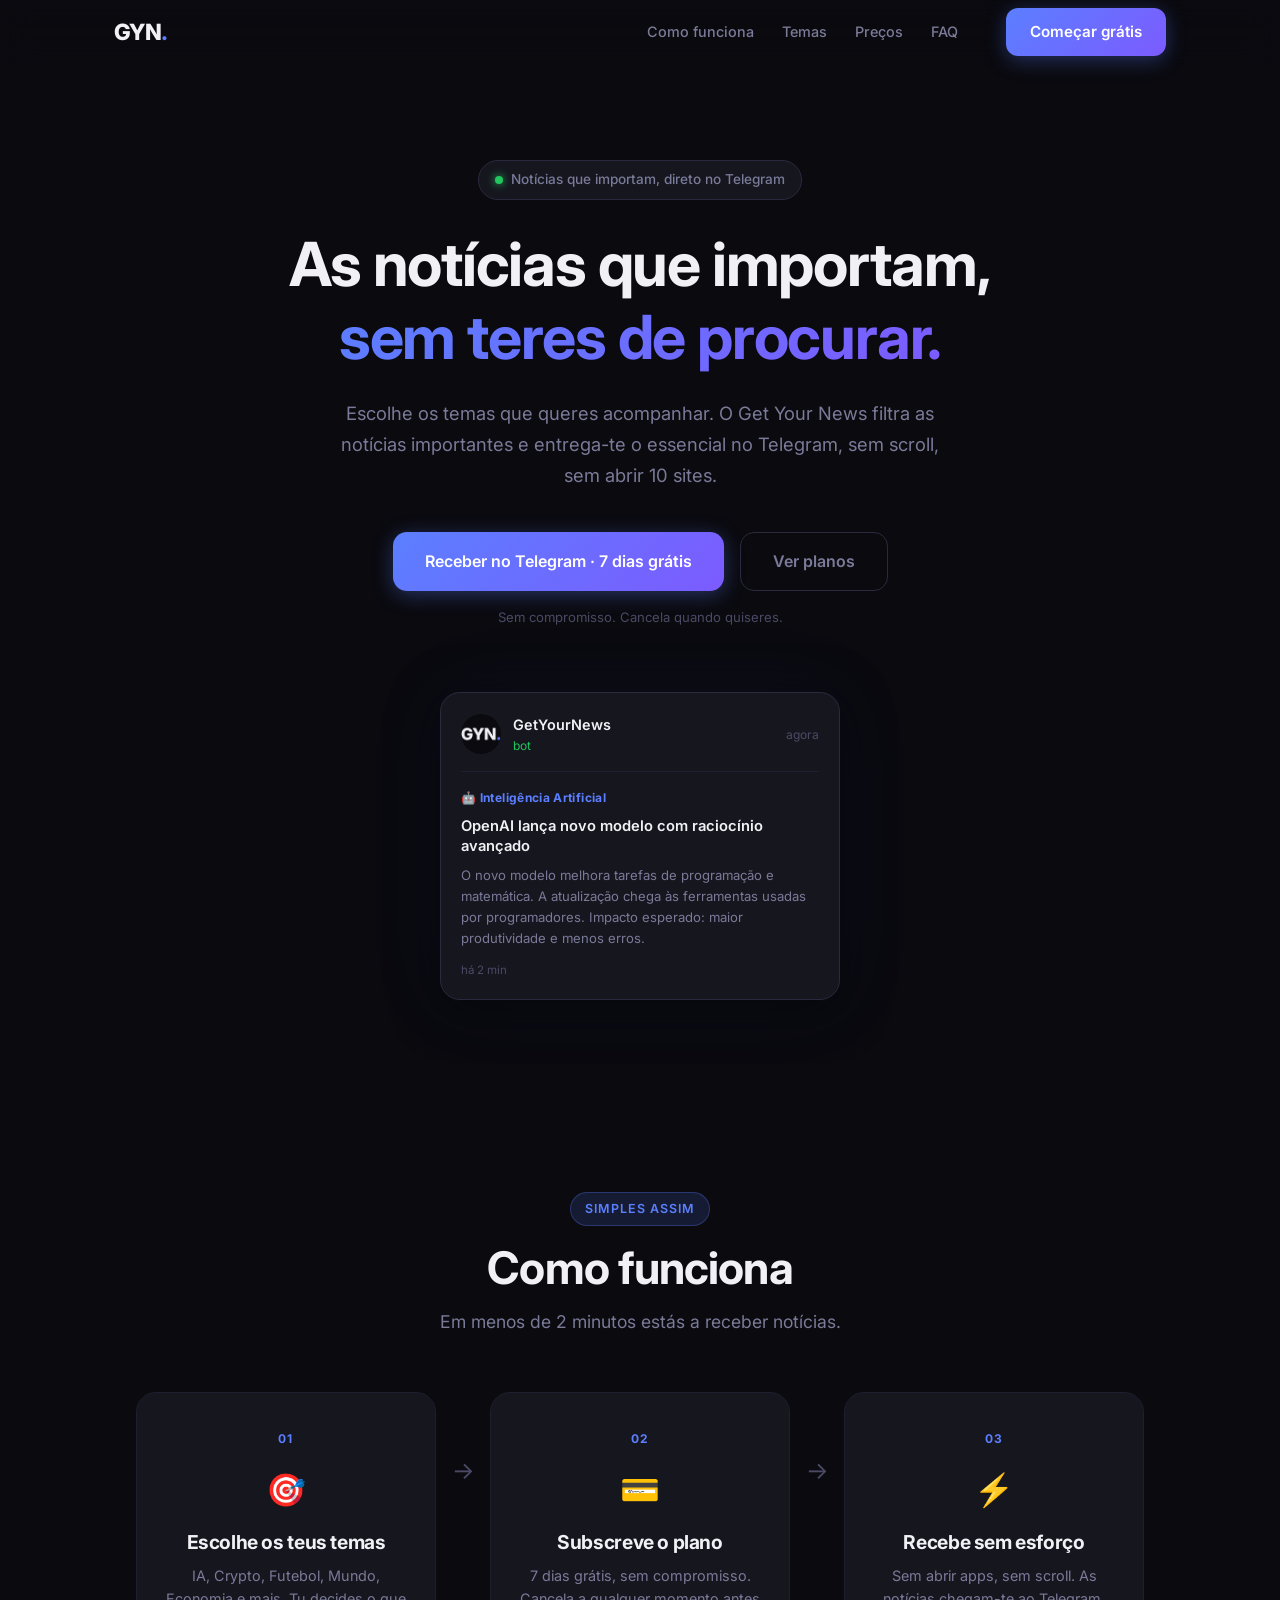
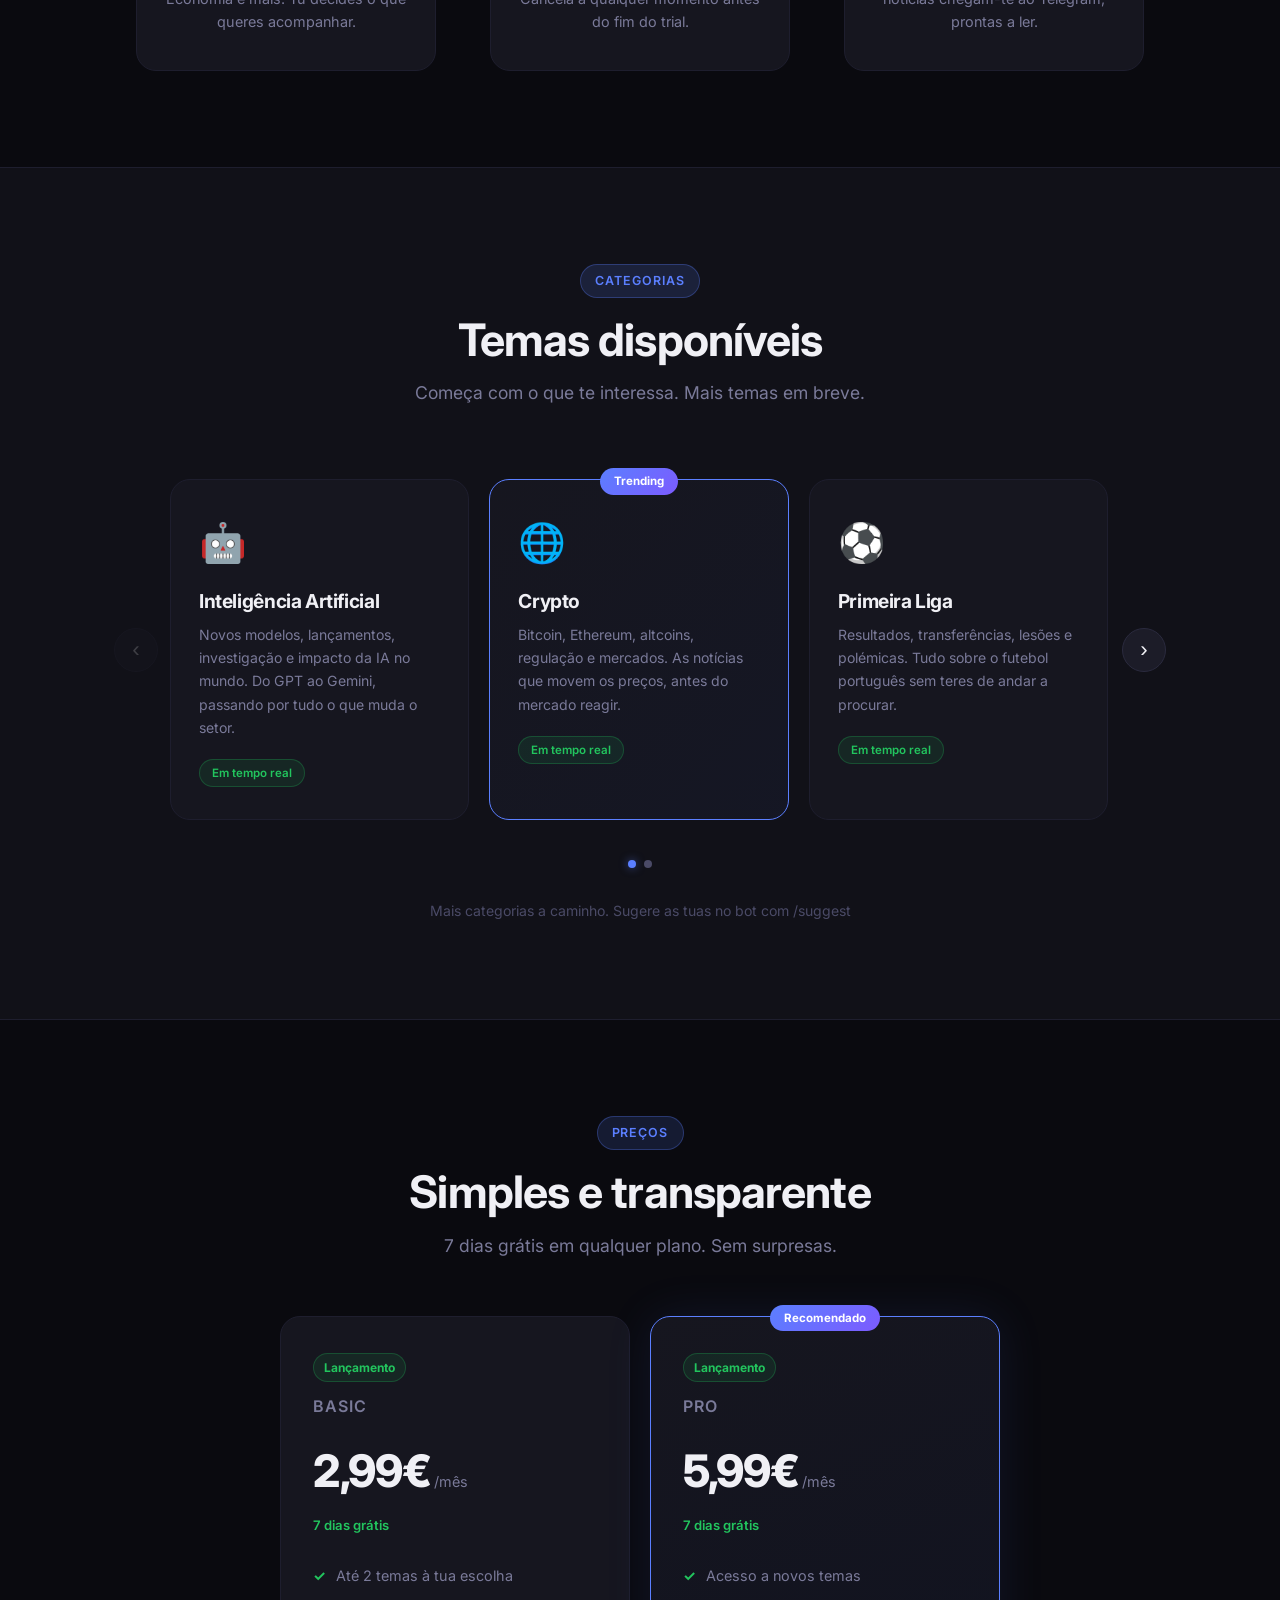
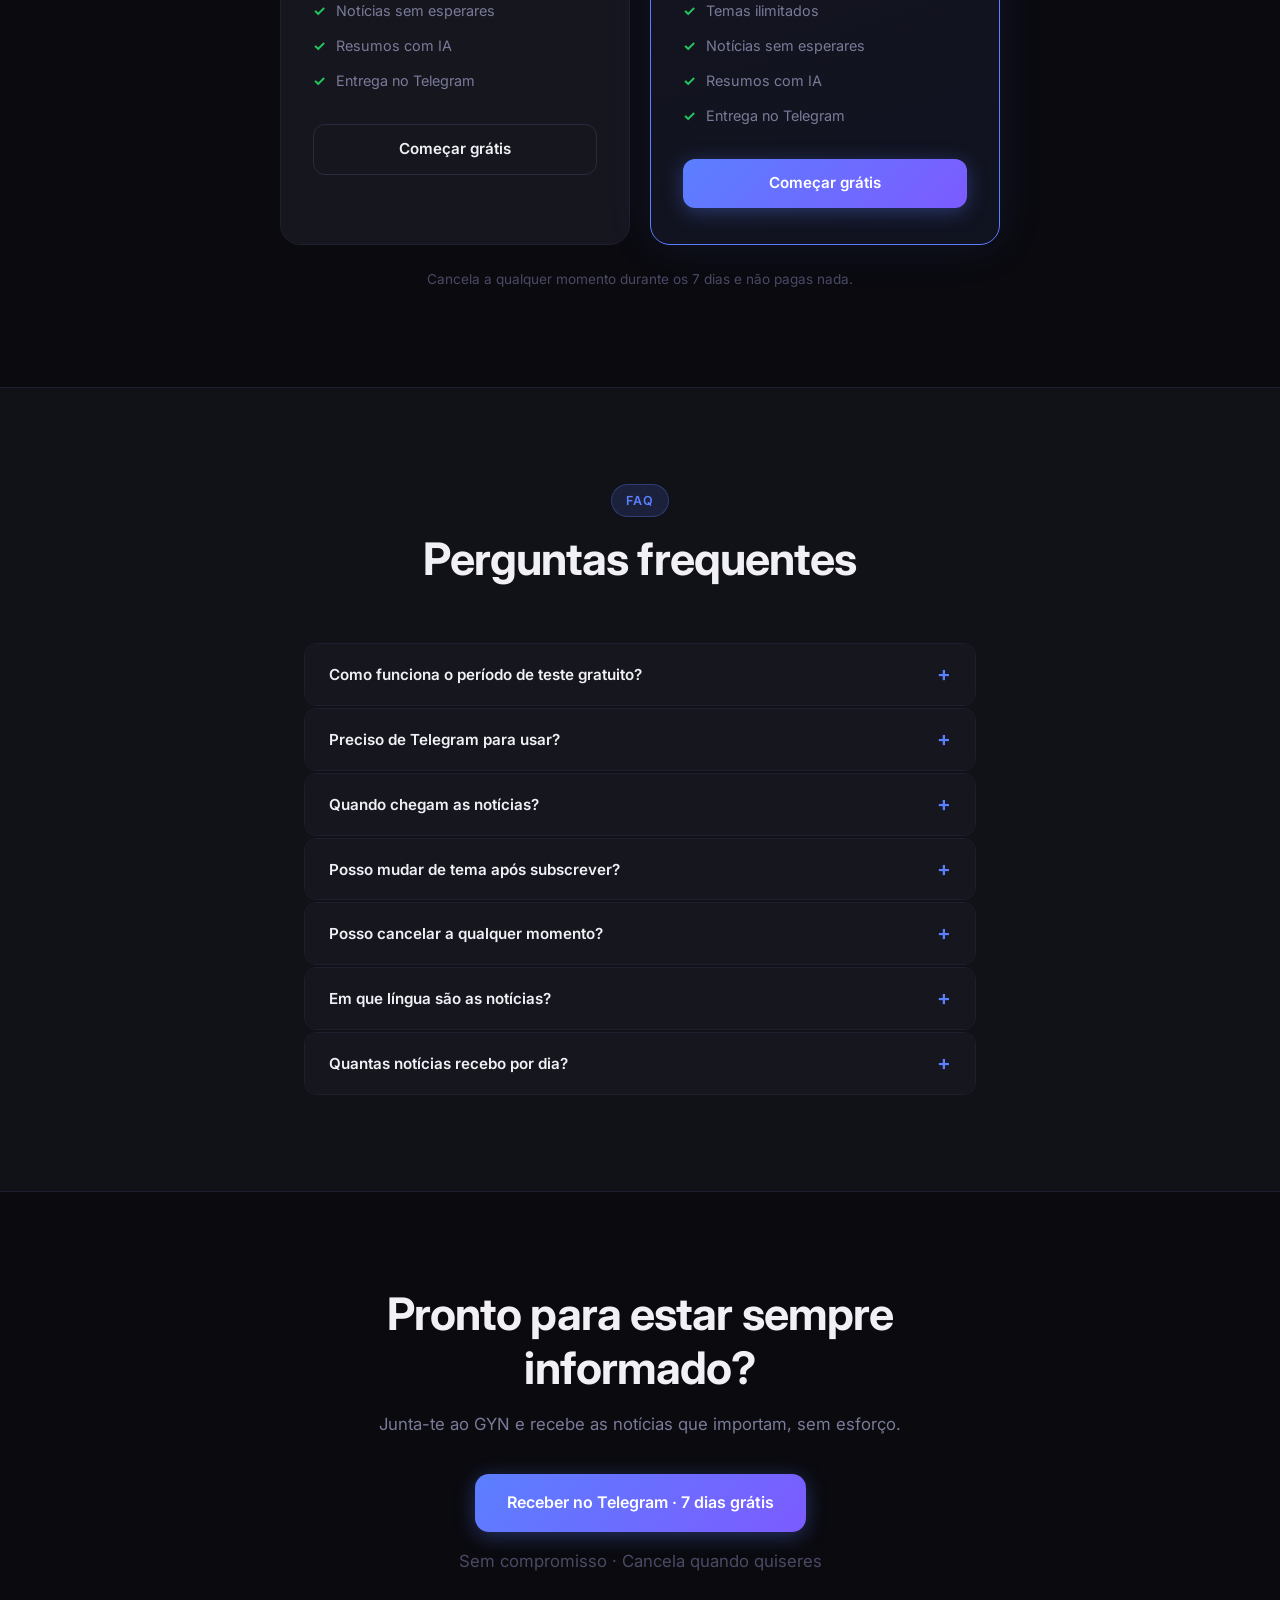
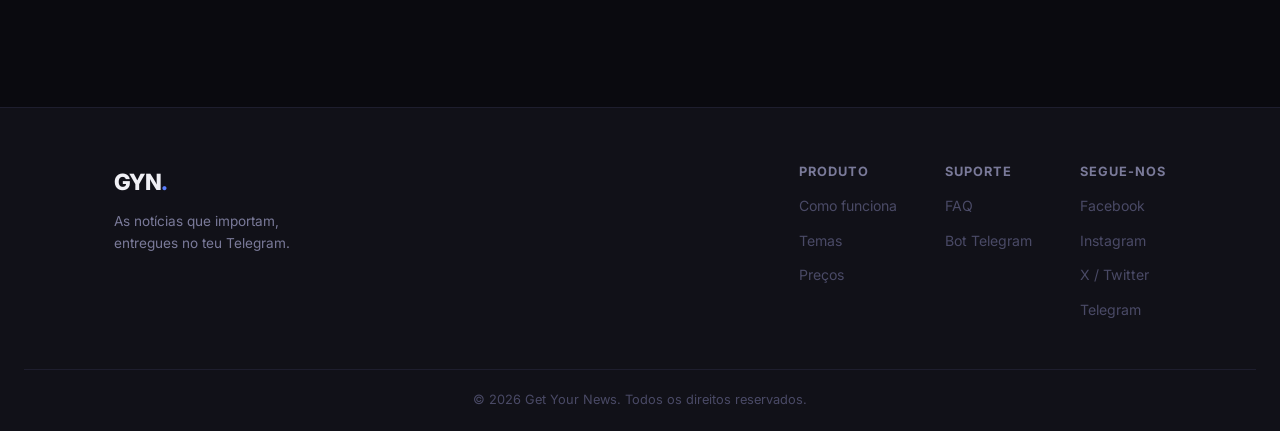
==== commit d5c87cf6: "Improve landing page marketing message" ====
--- a/pt/index.html
+++ b/pt/index.html
@@ -3,13 +3,49 @@
 <head>
   <meta charset="UTF-8" />
   <meta name="viewport" content="width=device-width, initial-scale=1.0" />
-  <meta name="description" content="Recebe as melhores notícias de IA, Crypto, Futebol, Mundo e Economia diretamente no Telegram, assim que detetamos. Resumos inteligentes, sem ruído." />
+  <meta name="description" content="Escolhe os temas que queres acompanhar. O Get Your News filtra as notícias importantes e entrega-te o essencial no Telegram, sem scroll e sem abrir 10 sites." />
   <title>Get Your News · Notícias que importam, direto no Telegram</title>
   <link rel="preconnect" href="https://fonts.googleapis.com" />
   <link rel="preconnect" href="https://fonts.gstatic.com" crossorigin />
   <link href="https://fonts.googleapis.com/css2?family=Inter:wght@400;500;600;700;800&display=swap" rel="stylesheet" />
   <link rel="stylesheet" href="../style.css" />
   <link rel="icon" type="image/x-icon" href="../logo-circle.png">
+  <!-- Google tag (gtag.js) -->
+  <script async src="https://www.googletagmanager.com/gtag/js?id=G-BBVBXVRM7W"></script>
+  <script>
+    window.dataLayer = window.dataLayer || [];
+    function gtag(){dataLayer.push(arguments);}
+    gtag('js', new Date());
+
+    gtag('config', 'G-BBVBXVRM7W');
+  </script>
+  <!-- Meta Pixel Code -->
+  <script>
+  !function(f,b,e,v,n,t,s)
+  {if(f.fbq)return;n=f.fbq=function(){n.callMethod?
+  n.callMethod.apply(n,arguments):n.queue.push(arguments)};
+  if(!f._fbq)f._fbq=n;n.push=n;n.loaded=!0;n.version='2.0';
+  n.queue=[];t=b.createElement(e);t.async=!0;
+  t.src=v;s=b.getElementsByTagName(e)[0];
+  s.parentNode.insertBefore(t,s)}(window, document,'script',
+  'https://connect.facebook.net/en_US/fbevents.js');
+  fbq('init', '1439840911276999');
+  fbq('track', 'PageView');
+  </script>
+  <noscript><img height="1" width="1" style="display:none"
+  src="https://www.facebook.com/tr?id=1439840911276999&ev=PageView&noscript=1"
+  /></noscript>
+  <!-- End Meta Pixel Code -->
+  <!-- Meta Pixel — Evento BotClick -->
+  <script>
+  document.addEventListener('DOMContentLoaded', function() {
+    document.querySelectorAll('a[href*="t.me/GetYourNews_GYNBot"]').forEach(function(link) {
+      link.addEventListener('click', function() {
+        fbq('trackCustom', 'BotClick');
+      });
+    });
+  });
+  </script>
 </head>
 <body>
 
@@ -48,12 +84,12 @@
       <span class="gradient-text">sem teres de procurar.</span>
     </h1>
     <p class="hero-subtitle">
-      IA, Crypto, Futebol, Mundo, Economia e mais. Resumos claros, sem ruído,
-      entregues no teu Telegram, sem esperares.
+      Escolhe os temas que queres acompanhar. O Get Your News filtra as notícias
+      importantes e entrega-te o essencial no Telegram, sem scroll, sem abrir 10 sites.
     </p>
     <div class="hero-ctas">
       <a href="https://t.me/GetYourNews_GYNBot" target="_blank" class="btn btn-primary btn-lg">
-        Experimentar grátis · 7 dias
+        Receber no Telegram · 7 dias grátis
       </a>
       <a href="#precos" class="btn btn-ghost btn-lg">Ver planos</a>
     </div>
@@ -72,8 +108,8 @@
         </div>
         <div class="tg-message">
           <div class="tg-tag">🤖 Inteligência Artificial</div>
-          <div class="tg-msg-title">OpenAI lança novo modelo com capacidades de raciocínio avançado</div>
-          <div class="tg-msg-body">O novo modelo supera os anteriores em tarefas matemáticas e de programação, com 40% menos erros. Os analistas preveem impacto direto nas ferramentas de desenvolvimento de software.</div>
+          <div class="tg-msg-title">OpenAI lança novo modelo com raciocínio avançado</div>
+          <div class="tg-msg-body">O novo modelo melhora tarefas de programação e matemática. A atualização chega às ferramentas usadas por programadores. Impacto esperado: maior produtividade e menos erros.</div>
           <div class="tg-msg-footer">há 2 min</div>
         </div>
       </div>
@@ -300,7 +336,7 @@
       <h2>Pronto para estar sempre informado?</h2>
       <p>Junta-te ao GYN e recebe as notícias que importam, sem esforço.</p>
       <a href="https://t.me/GetYourNews_GYNBot" target="_blank" class="btn btn-primary btn-lg">
-        Experimentar grátis · 7 dias
+        Receber no Telegram · 7 dias grátis
       </a>
       <p class="cta-note">Sem compromisso · Cancela quando quiseres</p>
     </div>
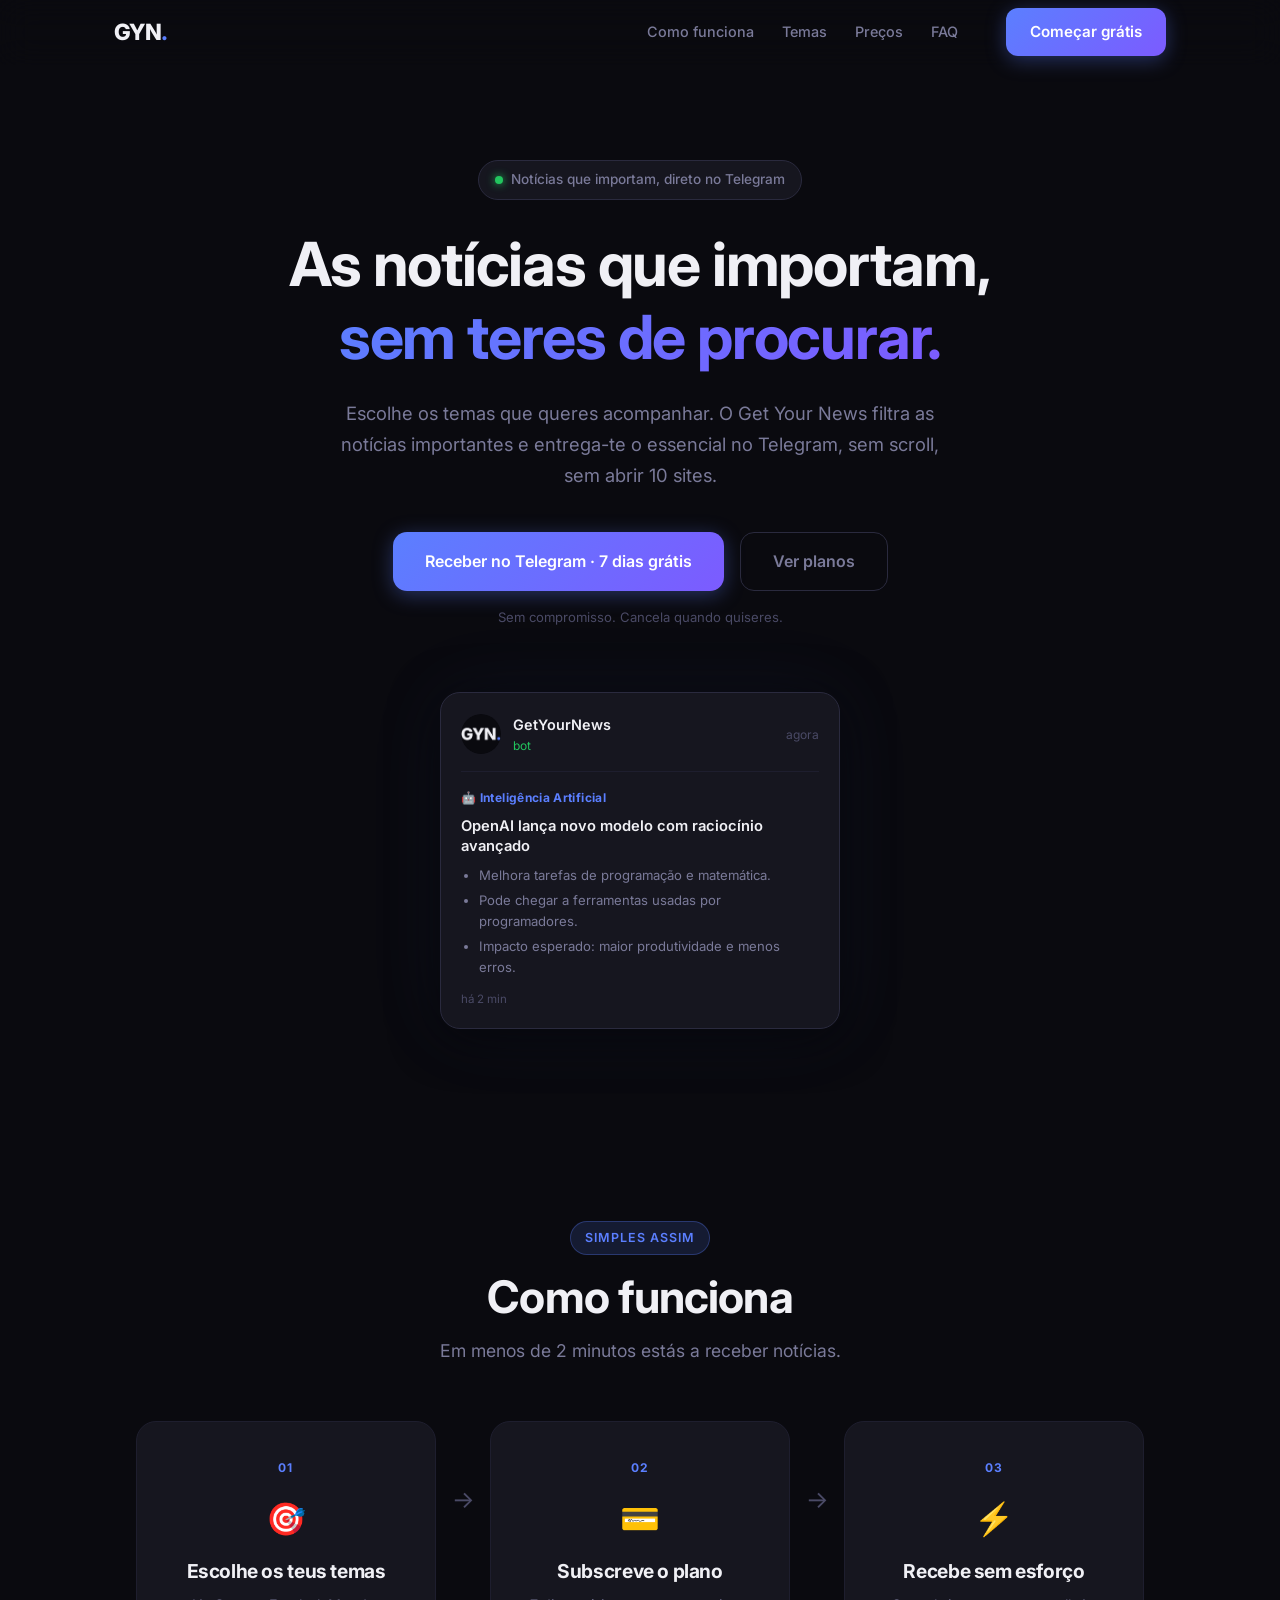
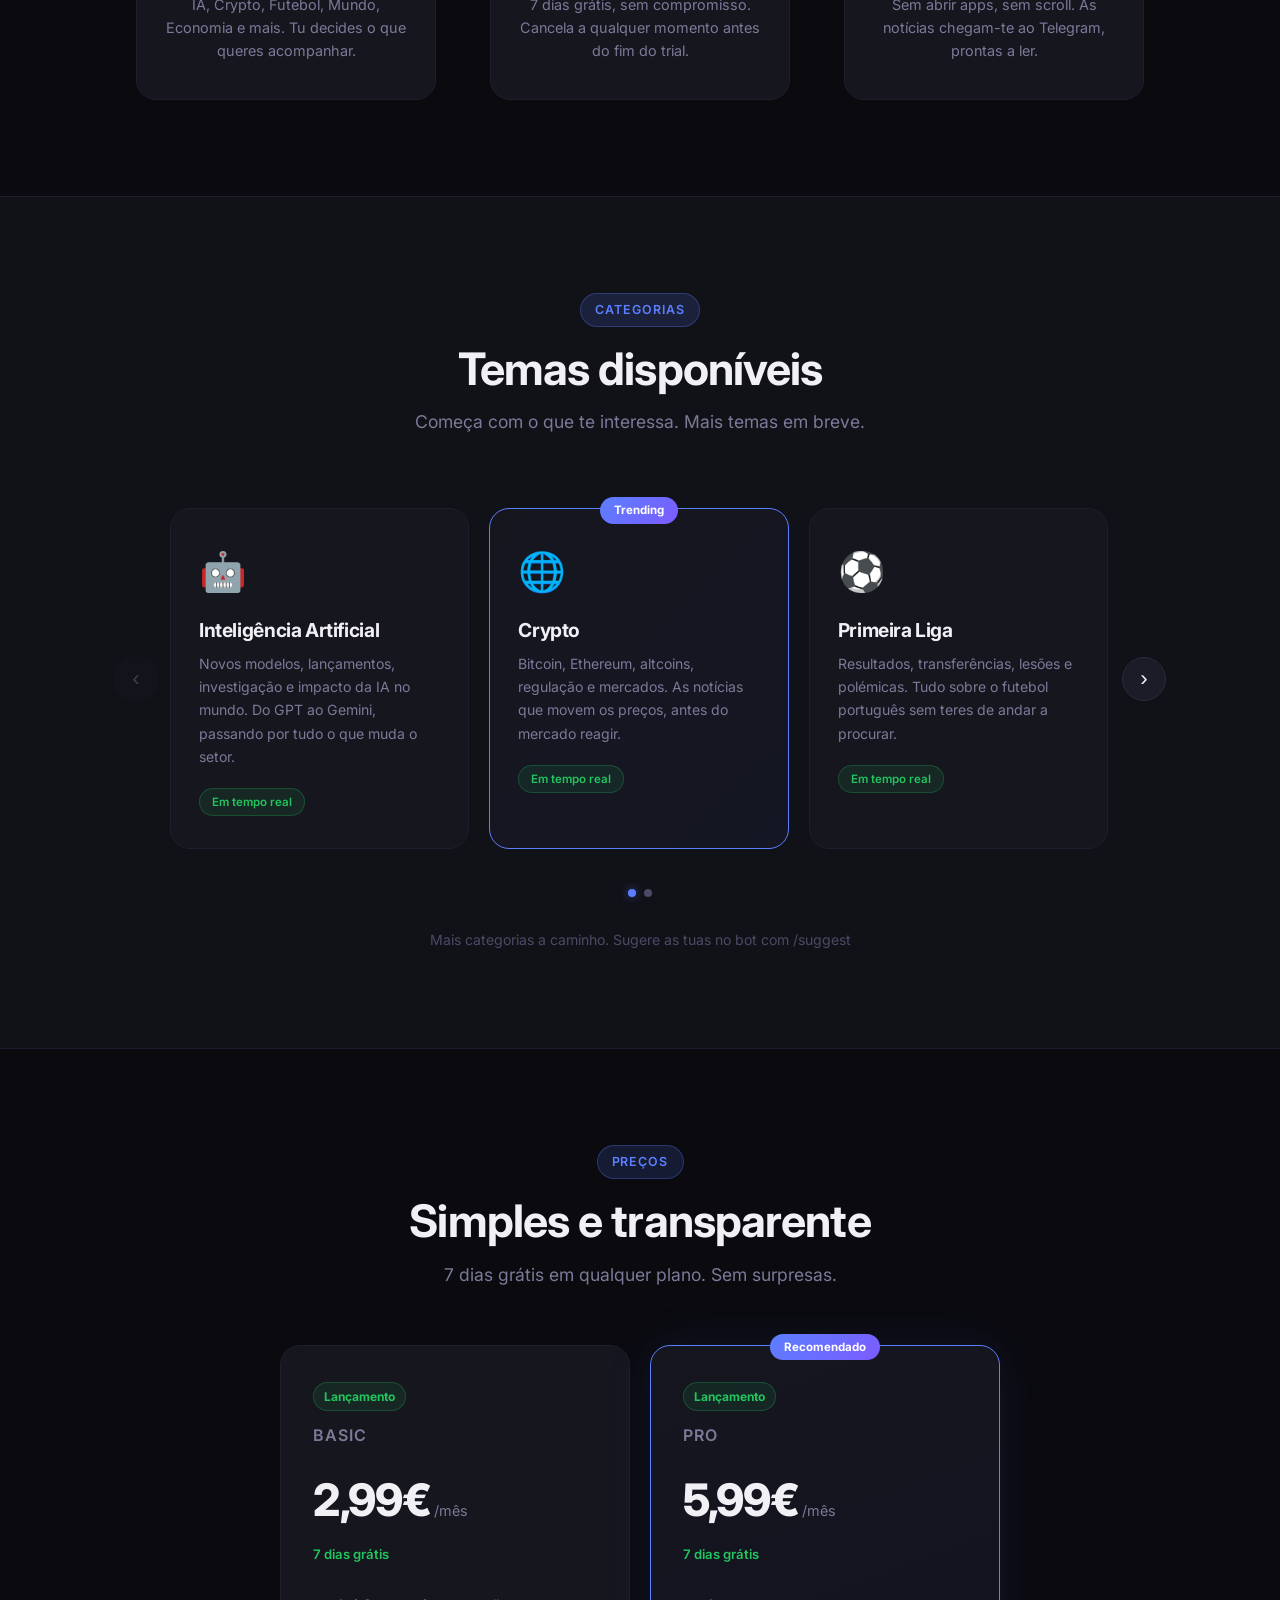
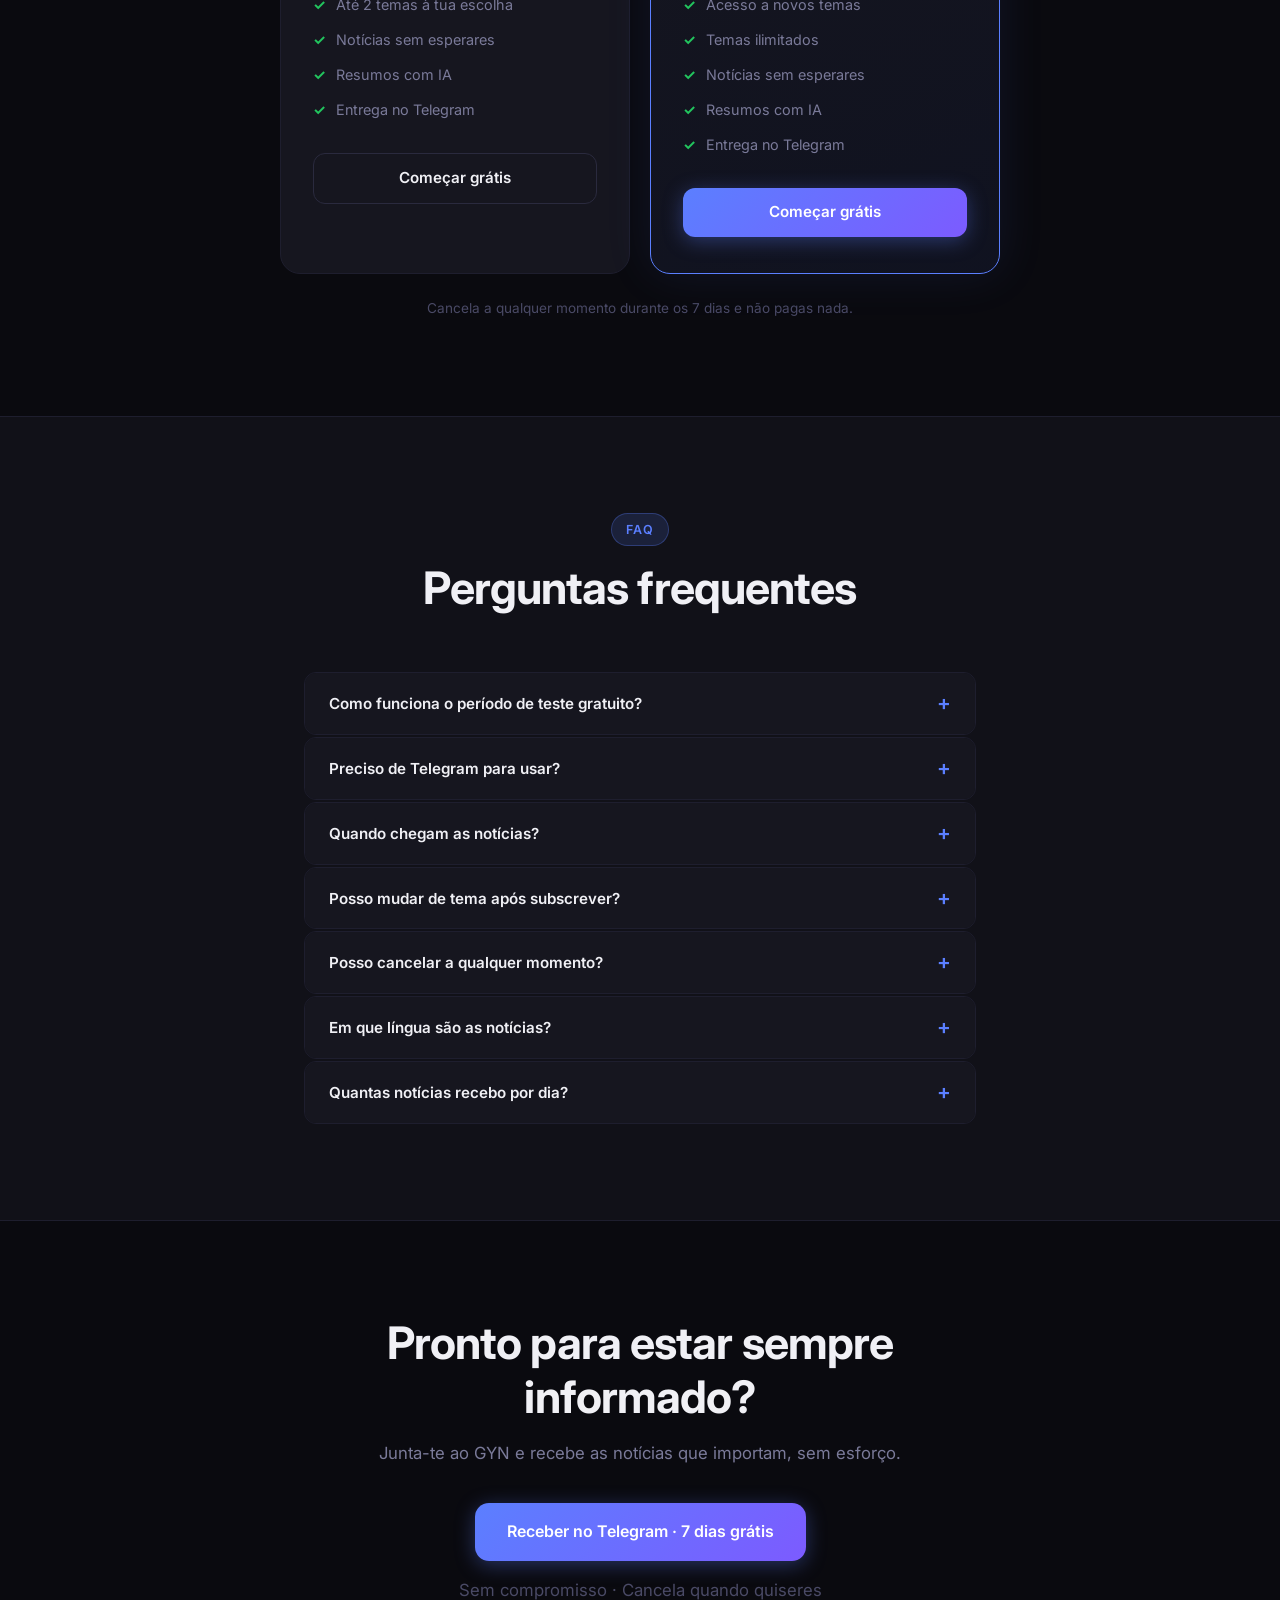
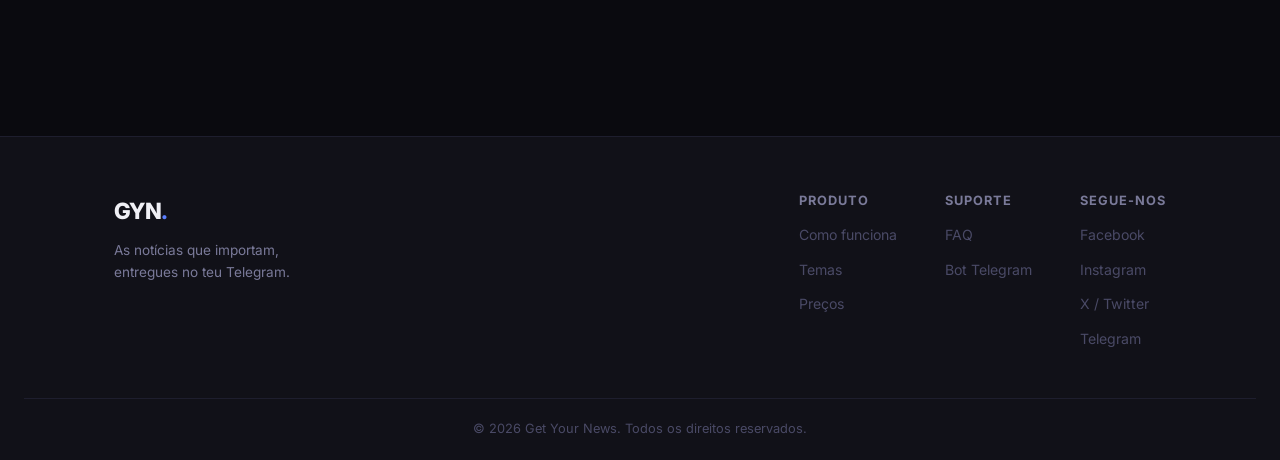
==== commit 95a0fe32: "Show hero preview summary as bullets" ====
--- a/pt/index.html
+++ b/pt/index.html
@@ -109,7 +109,11 @@
         <div class="tg-message">
           <div class="tg-tag">🤖 Inteligência Artificial</div>
           <div class="tg-msg-title">OpenAI lança novo modelo com raciocínio avançado</div>
-          <div class="tg-msg-body">O novo modelo melhora tarefas de programação e matemática. A atualização chega às ferramentas usadas por programadores. Impacto esperado: maior produtividade e menos erros.</div>
+          <ul class="tg-msg-body tg-msg-list">
+            <li>Melhora tarefas de programação e matemática.</li>
+            <li>Pode chegar a ferramentas usadas por programadores.</li>
+            <li>Impacto esperado: maior produtividade e menos erros.</li>
+          </ul>
           <div class="tg-msg-footer">há 2 min</div>
         </div>
       </div>
--- a/style.css
+++ b/style.css
@@ -438,6 +438,14 @@
   margin-bottom: 12px;
 }
 
+.tg-msg-list {
+  padding-left: 18px;
+}
+
+.tg-msg-list li {
+  margin-bottom: 4px;
+}
+
 .tg-msg-footer {
   font-size: 0.72rem;
   color: var(--text-dim);
